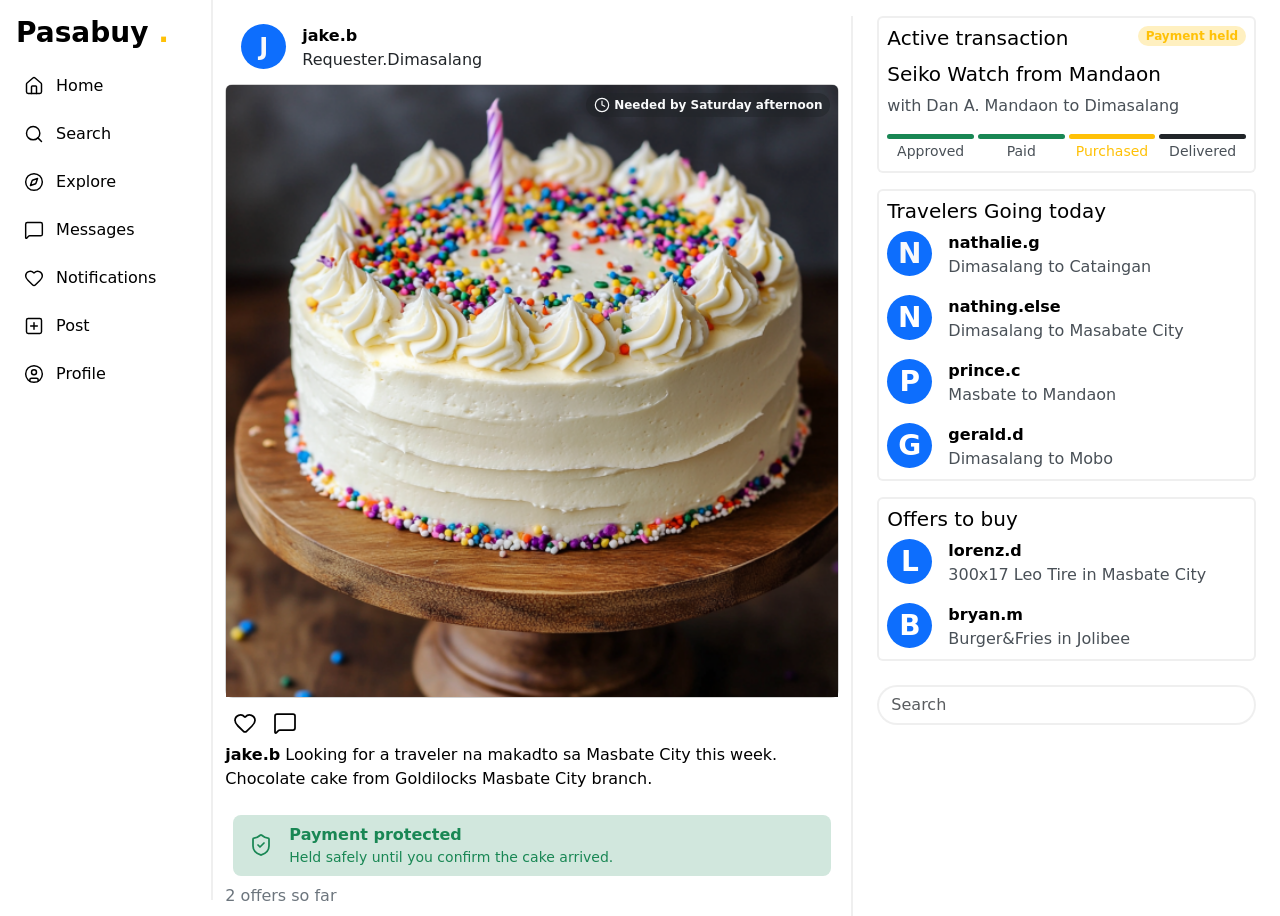
==== index.html @ dd70d983 "update" ====
<!DOCTYPE html>
<html lang="en">
<head>
    <meta charset="UTF-8">
    <meta name="viewport" content="width=device-width, initial-scale=1.0">
    <title>PMTR</title>

    <link rel="stylesheet" href="style.css">
    <link rel="stylesheet" href="bootstrap/css/bootstrap.min.css">
    <link rel="stylesheet" href="instagram-icons/icons.css">

    

</head>
<body>

  <nav class="navbar navbar-expand-lg bg-white text-black d-lg-none sticky-top" style="border-bottom: 2px solid rgba(128, 128, 128, 0.13);">
       <div class="container">
           <h3 class="fw-bold p-2 navbar-brand text-black">Pasabuy <span class="text-warning">.</span></h3>
          
        <ul class="navbar-nav">
          <div class="d-flex flex-row">
            <li class="nav-item px-2">
            <a href="notification.html" class="nav-link text-black ">
              <svg class="bi bi-md align-middle"><use href="instagram-icons/sprite.svg#bi-bell"/>
              </svg>
            </a>
          </li>
          <li class="nav-item px-2">
            <a href="message.html" class="nav-link text-black ">
              <svg class="bi bi-md align-middle"><use href="instagram-icons/sprite.svg#bi-chat"/>
              </svg>
            </a>
          </li>
          </div>
        </ul>
  
        </div>
  </nav>


<div class="container-fluid min-vh-100">
    <div class="row">
    <aside class="position-sticky top-0 vh-100 overflow-auto col-lg-2 list-group list-group-flush bg-white text-black p-2 d-none d-lg-block stic" id="sidebar">
      <h3 class="fw-bold p-2">Pasabuy <span class="text-warning">.</span></h3>
        <a href="#home" class="list-group-item list-group-item-action rounded-2 mb-2">
          <svg class="bi bi-md align-middle"><use href="instagram-icons/sprite.svg#bi-house-door"/>
          </svg>
        Home</a>
       <a href="#search" class="list-group-item list-group-item-action rounded-2 mb-2">
        <svg class="bi bi-md align-middle"><use href="instagram-icons/sprite.svg#bi-search"/>
          </svg>
        Search</a>
       <a href="#explore" class="list-group-item list-group-item-action rounded-2 mb-2">
         <svg class="bi bi-md align-middle"><use href="instagram-icons/sprite.svg#bi-compass"/>
          </svg>
        Explore</a>
       <a href="#messages" class="list-group-item list-group-item-action rounded-2 mb-2">
         <svg class="bi bi-md align-middle"><use href="instagram-icons/sprite.svg#bi-chat"/>
          </svg>
        Messages</a>
       <a href="#notification" class="list-group-item list-group-item-action rounded-2 mb-2">
          <svg class="bi bi-md align-middle"><use href="instagram-icons/sprite.svg#bi-heart"/>
          </svg>
        Notifications</a>
       <a href="#post" class="list-group-item list-group-item-action rounded-2 mb-2">
          <svg class="bi bi-sm align-middle"><use href="instagram-icons/sprite.svg#bi-plus-square"/>
          </svg>
        Post</a>
       <a href="#profile" class="list-group-item list-group-item-action rounded-2 mb-2" data-bs-toggle="modal" data-bs-target="#profile">
         <svg class="bi bi-sm align-middle"><use href="instagram-icons/sprite.svg#bi-person-circle"/>
          </svg>
        Profile</a>
    </aside>

  
  

    <main class="col-lg-6 p-0 position-sticky vh-100 overflow-auto  mt-3" id="home">
        <div class="container pb-3" style="border-bottom: 2px solid rgba(128, 128, 128, 0.13);" >
          <div class="card h-100 border-0" >
            
              <div class="card-header border-0 bg-white d-flex flex-row gap-3">
                  <button data-bs-toggle="modal" data-bs-target="#userIDjake" type="button" class="bg-primary border-0 fw-bold text-light fs-4 rounded-circle d-flex align-items-center justify-content-center"  style="width: 45px; height: 45px;">
                  <img src="" alt="">
                  J</button>
                <div class="name d-flex gap-0 flex-column">
                    <div class="text-black fw-bold">jake.b</div>
                    <div class="text-dark">Requester.Dimasalang</div>
                </div>
              </div>

              <div class=" card position-relative rounded-3 my-1 text-dark d-flex align-items-start justify-content-center flex-column" >
                <img src="bdaycake.png" alt="birthday cake" class="card-img-top" >
                <span class="badge rounded-pill bg-dark bg-opacity-50 text-light position-absolute top-0 end-0 m-2">
                 <svg class="bi bi-sm align-middle ">
                      <use href="instagram-icons/sprite.svg#bi-clock"/>
                    </svg>
                  Needed by Saturday afternoon</span>
              </div>

            <ul class="navbar-nav">
          <div class="d-flex flex-row">
            <li class="nav-item px-2">
            <a href="#notification" class="nav-link text-black ">
              <svg class="bi bi-md align-middle"><use href="instagram-icons/sprite.svg#bi-heart"/>
              </svg>
            </a>
          </li>
          <li class="nav-item px-2">
            <a href="" class="nav-link text-black " data-bs-toggle="offcanvas" data-bs-target="#comment">
              <svg class="bi bi-md align-middle"><use href="instagram-icons/sprite.svg#bi-chat"/>
              </svg>
            </a>
          </li>
          </div>
        </ul>
            <div class="d-flex text-black bg-white">
              <p><span class="fw-bold">jake.b</span> Looking for a traveler na makadto sa Masbate City
                this week. Chocolate cake from Goldilocks Masbate City branch.
              </p>
            </div>
           <div class="p-2">
               <div class=" rounded-3 px-3 py-2 d-flex bg-success-subtle align-items-center justify-content-start gap-3">
               <svg class="bi bi-md align-middle text-success">
                      <use href="instagram-icons/sprite.svg#bi-shield-check"/>
                    </svg>
                  <div class="d-flex flex-column">
                    <p class="text-success fw-bold m-0">Payment protected</p>
                    <small class="text-success m-0">Held safely until you confirm the cake arrived.</small>
                  </div>

            </div>
           </div>
            <div class="d-flex flex-column bg-white">
              <p class="text-secondary">2 offers so far</p>
              <button class="btn btn-warning fw-bold"><a href="message.html" class="nav-link">Offer to deliver</a></button>
            </div>
           
          </div>
        </div>

        <div class="container my-4 pb-3" style="border-bottom: 2px solid rgba(128, 128, 128, 0.13);" >
          <div class="card h-100 border-0">
            
              <div class="card-header border-0 bg-white d-flex flex-row gap-3" >
                  <button data-bs-toggle="modal" data-bs-target="#userIDjerume" type="button" class="bg-primary border-0 fw-bold text-light fs-4 rounded-circle d-flex align-items-center justify-content-center"  style="width: 45px; height: 45px;">
                  J
                  </button>
                <div class="name d-flex gap-0 flex-column">
                    <div class="text-black fw-bold">jerume.a</div>
                    <div class="text-dark">Traveler.Dimasalang</div>
                </div>
              </div>

            
              <div class="w-100 card p-2 rounded-3 py-3 my-1 text-dark d-flex align-items-start justify-content-center flex-column" style="max-height: 300px; ">
               <div class="card-header p-0 py-2 bg-white w-100">
               <h5 class="fw-bold"> Dimasalang <span class="text-secondary">⟼</span> Masbate City</h5>
                  <span class="badge rounded-pill bg-warning bg-opacity-25 text-warning">
                 <svg class="bi bi-sm align-middle">
                      <use href="instagram-icons/sprite.svg#bi-clock"/>
                    </svg>
                  Leaves Saturday,7:00 AM. Orders close Fri 6 PM</span>
              </div>
              <div class="d-flex w-100 justify-content-around">
                
                  <div class="d-flex flex-column">
                    <small class="text-muted fw-medium">Service fee</small>
                    <p class="fw-bold">from ₱80</p>
                  </div>
                  <div class="d-flex flex-column px-2" style="border-left: 1px solid rgba(128, 128, 128, 0.507);">
                    <small class="text-muted fw-medium">Space left</small>
                    <p class="fw-bold">3 to 5 items</p>
                  </div>
                  <div class="d-flex flex-column px-2"  style="border-left: 1px solid rgba(128, 128, 128, 0.507);">
                    <small class="text-muted fw-medium">Returns</small>
                    <p class="fw-bold">Sun, 4 PM</p>
                  </div>
                
              </div>
              
               
              </div>

            <ul class="navbar-nav">
          <div class="d-flex flex-row">
            <li class="nav-item px-2">
            <a href="#notification" class="nav-link text-black ">
              <svg class="bi bi-md align-middle"><use href="instagram-icons/sprite.svg#bi-heart"/>
              </svg>
            </a>
          </li>
          <li class="nav-item px-2">
            <a href="message.html" class="nav-link text-black ">
              <svg class="bi bi-md align-middle"><use href="instagram-icons/sprite.svg#bi-chat"/>
              </svg>
            </a>
          </li>
          </div>
        </ul>
            <div class="d-flex text-black bg-white">
              <p><span class="fw-bold">jerume.a</span> Going to the city this Saturday.
                Ma motor, basi my mapa Pasabuy dm lang.
              </p>
            </div>
            
            <div class="p-2">
               <div class=" rounded-3 px-3 py-2 d-flex bg-success-subtle align-items-center justify-content-start gap-3">
               <svg class="bi bi-md align-middle text-success">
                      <use href="instagram-icons/sprite.svg#bi-shield-check"/>
                    </svg>
                  <div class="d-flex flex-column">
                    <p class="text-success fw-bold m-0">ID Verified.12 trips completed</p>
                    <small class="text-success m-0">Member since Oct 2026.</small>
                  </div>

            </div>
           </div>
          

            <div class="d-flex flex-column bg-white mt-2">
              <button class="btn btn-primary fw-bold"><a href="message.html" class="nav-link">Send a message</a></button>
            </div>
           
            
          </div>
          
        </div>
    </main>

  <div class="col-lg-4 position-sticky vh-100 overflow-auto d-none d-lg-block" id="right-panel">
     <div class="container h-100">
       <div class="card bg-white p-2 mt-3" style="border: 2px solid rgba(128, 128, 128, 0.13);">
        <div class="d-flex justify-content-between rounded-3">
          <h5 class="text-black">Active transaction</h5>
          <p class="badge rounded-pill text-warning bg-warning bg-opacity-25 align-middle">Payment held</p>
        </div>
        <div class="d-flex flex-column">
          <h5 class="text-black">Seiko Watch from Mandaon</h5>         
          <p class="text-dark-emphasis">with Dan A. Mandaon to Dimasalang</p>
          <div class="row g-1 text-center">
            <div class="col-3 ">
              <div class="progress" style="height: 5px;">
                <div class="progress-bar bg-success" style="width: 100%;">
                </div>
              </div>
              <small class="text-dark-emphasis">Approved</small>
            </div>
            <div class="col-3 text-center">
              <div class="progress" style="height: 5px;">
                <div class="progress-bar bg-success" style="width: 100%;">
                </div>
              </div>
              <small class="text-dark-emphasis">Paid</small>
            </div>
            <div class="col-3 text-center">
              <div class="progress" style="height: 5px;">
                <div class="progress-bar bg-warning" style="width: 100%;">
                </div>
              </div>
              <small class="text-warning">Purchased</small>
            </div>
             <div class="col-3 text-center">
              <div class="progress" style="height: 5px;">
                <div class="progress-bar bg-dark" style="width: 100%;">
                </div>
              </div>
              <small class="text-dark-emphasis">Delivered</small>
            </div>
          </div>
        </div>
      </div>
    <div  class="card  bg-white p-2 mt-3" style="border: 2px solid rgba(128, 128, 128, 0.13);">
        <h5 class="text-black">Travelers Going today</h5>
        <div class="d-flex flex-column gap-3">
           <div class=" d-flex flex-row gap-3" >
                  <div class="bg-primary rounded-circle d-flex align-items-center justify-content-center"  style="width: 45px; height: 45px;">
                    <h3 class="text-light fw-bold m-0">N</h3>
                  </div>
                <div class="name d-flex gap-0 flex-column">
                    <div class="text-black fw-bold">nathalie.g</div>
                    <div class="text-dark-emphasis">Dimasalang to Cataingan</div>
                </div>
            </div>
            <div class=" d-flex flex-row gap-3" >
                  <div class="bg-primary rounded-circle d-flex align-items-center justify-content-center"  style="width: 45px; height: 45px;">
                    <h3 class="text-white fw-bold m-0">N</h3>
                  </div>
                <div class="name d-flex gap-0 flex-column">
                    <div class="text-black fw-bold">nathing.else</div>
                    <div class="text-dark-emphasis">Dimasalang to Masabate City</div>
                </div>
            </div>
            <div class=" d-flex flex-row gap-3" >
                  <div class="bg-primary rounded-circle d-flex align-items-center justify-content-center"  style="width: 45px; height: 45px;">
                    <h3 class="text-white fw-bold m-0">P</h3>
                  </div>
                <div class="name d-flex gap-0 flex-column">
                    <div class="text-black fw-bold">prince.c</div>
                    <div class="text-dark-emphasis">Masbate to Mandaon</div>
                </div>
            </div>
            
             <div class=" d-flex flex-row gap-3" >
                  <div class="bg-primary rounded-circle d-flex align-items-center justify-content-center"  style="width: 45px; height: 45px;">
                    <h3 class="text-white fw-bold m-0">G</h3>
                  </div>
                <div class="name d-flex gap-0 flex-column">
                    <div class="text-black fw-bold">gerald.d</div>
                    <div class="text-dark-emphasis">Dimasalang to Mobo</div>
                </div>
            </div>
        </div>
      </div>
      <div  class="card  bg-white p-2 mt-3" style="border: 2px solid rgba(128, 128, 128, 0.13);">
        <h5 class="text-black">Offers to buy</h5>
        <div class="d-flex flex-column gap-3">
            <div class=" d-flex flex-row gap-3" >
                  <div class="bg-primary rounded-circle d-flex align-items-center justify-content-center"  style="width: 45px; height: 45px;">
                    <h3 class="text-white fw-bold m-0">L</h3>
                  </div>
                <div class="name d-flex gap-0 flex-column">
                    <div class="text-black fw-bold">lorenz.d</div>
                    <div class="text-dark-emphasis">300x17 Leo Tire in Masbate City</div>
                </div>
            </div>
             <div class=" d-flex flex-row gap-3" >
                  <div class="bg-primary rounded-circle d-flex align-items-center justify-content-center"  style="width: 45px; height: 45px;">
                    <h3 class="text-white fw-bold m-0">B</h3>
                  </div>
                <div class="name d-flex gap-0 flex-column">
                    <div class="text-black fw-bold">bryan.m</div>
                    <div class="text-dark-emphasis">Burger&Fries in Jolibee</div>
                </div>
            </div>
        </div>
      </div>
      
      <input id="search" type="search" placeholder="Search" class="form-control rounded-5 my-4"  style="border: 2px solid rgba(128, 128, 128, 0.13);">
          
      </div>
     </div>
    </div>


   <div class="offcanvas offcanvas-bottom d-lg-none h-50 p-1 bg-white d-flex flex-column rounded-top-4" tabindex="-1" id="SearchCanvas" style="backdrop-filter: blur(3px);">
      
      <div class="offcanvas-header d-flex justify-content-between">
          <h1 class="fw-bold navbar-brand text-black">Search <span class="text-warning">.</span></h1>
         <button class="btn btn-close" type="button" data-bs-dismiss="offcanvas"></button>
       </div>
      <div class="offcanvas-body">
          <input id="search" type="search" placeholder="Search" class="form-control rounded-5 mb-3"  style="border: 2px solid rgba(128, 128, 128, 0.13);">
       
        <div class="d-flex justify-content-between mb-2 align-items-center">
          <h6>Recent searches</h6>
          <button class=" btn text-warning btn-sm rounded-4">Clear all</button>
        </div>
        <div class="row g-2 mb-3">
          <div class="col-12 d-flex justify-content-between">
            <div class="d-flex gap-2">
              <svg class="bi bi-md align-middle text-secondary">
                      <use href="instagram-icons/sprite.svg#bi-clock"/>
                    </svg>
              Goldilocks cake Masbate City

            </div>
            <button class="btn btn-close"></button>
          </div>
          <div class="col-12 d-flex justify-content-between">
            <div class="d-flex gap-2">
              <svg class="bi bi-md align-middle text-secondary">
                      <use href="instagram-icons/sprite.svg#bi-clock"/>
                    </svg>
                    Traveler to Cataingan

            </div>
            <button class="btn btn-close"></button>
          </div>
          <div class="col-12 d-flex justify-content-between">
            <div class="d-flex gap-2">
              <svg class="bi bi-md align-middle text-secondary">
                      <use href="instagram-icons/sprite.svg#bi-clock"/>
                    </svg>
              Pandesal Dimasalang

            </div>
            <button class="btn btn-close"></button>
          </div>
        </div>
        <h6>Popular destinatinons</h6>
        <div class="row g-1">
          <div class="col-auto">
            <a href="" class="btn btn-dark btn-sm rounded-5">
               <svg class="bi bi-md align-middle ">
                      <use href="instagram-icons/sprite.svg#bi-geo-alt"/>
                    </svg>
                    Masbate City
            </a>
          </div>
          <div class="col-auto">
            <a href="" class="btn btn-dark btn-sm rounded-5">
               <svg class="bi bi-md align-middle ">
                      <use href="instagram-icons/sprite.svg#bi-geo-alt"/>
                    </svg>
                    Dimasalang
            </a>
          </div>
          <div class="col-auto">
            <a href="" class="btn btn-dark btn-sm rounded-5">
               <svg class="bi bi-md align-middle ">
                      <use href="instagram-icons/sprite.svg#bi-geo-alt"/>
                    </svg>
                    Mandaon
            </a>
          </div>
          <div class="col-auto">
            <a href="" class="btn btn-dark btn-sm rounded-5">
               <svg class="bi bi-md align-middle ">
                      <use href="instagram-icons/sprite.svg#bi-geo-alt"/>
                    </svg>
                    Cataingan
            </a>
          </div>
          <div class="col-auto">
            <a href="" class="btn btn-dark btn-sm rounded-5">
               <svg class="bi bi-md align-middle ">
                      <use href="instagram-icons/sprite.svg#bi-geo-alt"/>
                    </svg>
                    Balud
            </a>
          </div>
        </div>
      </div>
    </div>



    <div class=" p-3 offcanvas offcanvas-bottom d-lg-none bg-white rounded-top-4"  id="CartCanvas" style="backdrop-filter: blur(6px);">
      <div class=" d-flex flex-column j">
        <div class="d-flex justify-content-between">
          <h5 class="text-black">Active transaction  <span class="badge rounded-pill text-warning bg-warning bg-opacity-25 align-middle">Payment held</span></h5>
           
           <button class="btn btn-close" type="button" data-bs-dismiss="offcanvas"></button>
        </div>
        <h5 class="text-black">Seiko Watch from Mandaon</h5>         
          <p class="text-dark-emphasis">with Dan A. Mandaon to Dimasalang</p>
         
      </div>
      <div class="offcanvas-body "  tabindex="-1" id="CartCanvas">
        <div class="row g-1 text-center">
            <div class="col-3">
              <div class="progress" style="height: 5px;">
                <div class="progress-bar bg-success" style="width: 100%;">
                </div>
              </div>
              <small class="text-dark-emphasis">Approved</small>
            </div>
            <div class="col-3 text-center">
              <div class="progress" style="height: 5px;">
                <div class="progress-bar bg-success" style="width: 100%;">
                </div>
              </div>
              <small class="text-dark-emphasis">Paid</small>
            </div>
            <div class="col-3 text-center">
              <div class="progress" style="height: 5px;">
                <div class="progress-bar bg-warning" style="width: 100%;">
                </div>
              </div>
              <small class="text-warning">Purchased</small>
            </div>
             <div class="col-3 text-center">
              <div class="progress" style="height: 5px;">
                <div class="progress-bar bg-dark" style="width: 100%;">
                </div>
              </div>
              <small class="text-dark-emphasis">Delivered</small>
            </div>
          </div>
      </div>
    </div>
    </div>

  </div>


  <div class="modal fade" id="userIDjake" tabindex="-1">
        <div class="modal-dialog modal-dialog-centered">
            <div class="modal-content bg-white " style="backdrop-filter: blur(6px); border: 2px solid rgba(128, 128, 128, 0.13); ">
                <div class="modal-header border-0 py-0 pt-3 mb-0">
                      <div class=" d-flex flex-column gap-3">
                          <div class="d-flex flex-row gap-3">
                            <div class="bg-primary rounded-circle d-flex flex-shrink-0 align-items-center justify-content-center"  style="width: 50px; height: 50px; object-fit: cover;">
                                <h3 class="text-light m-0">J</h3>
                            </div>
                            <div class="name d-flex gap-0 flex-column">
                                <div class="text-black fw-bold">jake.b <span class="badge rounded-pill bg-success text-success bg-opacity-25">Verified</span></div>
                                <div class="text-dark-emphasis">Dimasalang. Member since Sept 2026</div>
                            </div>
                          </div>
                        </div>
                       
                        <button class="btn btn-close" type="button" data-bs-dismiss="modal"></button>
                </div>
                <div class="modal-body py-0 pb-3">
                                  <div class="text-dark-emphasis my-2"><p class="text-black">esi kausap</p></div>
                                  <button class="btn btn-primary w-100 text-light mb-3" ><a href="message.html" class="nav-link">Send a message</a></button>
                                
                                  <div class="card bg-white bg-opacity-25 p-2 rounded-4 my-2"  style="border: 2px solid rgba(128, 128, 128, 0.13);">
                          <div class="row">
                                <div class="col-4">
                                <div class="d-flex flex-column align-items-center justify-content-center">
                                    <p class="m-0 fw-bold text-warning">4.8</p>
                                <p class="m-0 text-black">Ratings</p>
                                </div>
                            </div>
                            <div class="col-4">
                                <div class="d-flex flex-column align-items-center justify-content-center">
                                    <p class="m-0 fw-bold text-warning">12</p>
                                <p class="m-0 text-black">Deliveries</p>
                                </div>
                            </div>
                            <div class="col-4">
                                <div class="d-flex flex-column align-items-center justify-content-center">
                                    <p class="m-0 fw-bold text-warning">10</p>
                                <p class="m-0 text-black">Requests</p>
                                </div>
                            </div>
                          </div>
                        </div>

                        

       <div class="col-12 d-flex justify-content-center align-items-center">
        <ul class="nav nav-tabs w-100" 
        style=
        "--bs-nav-tabs-link-active-bg:none;
        --bs-nav-tabs-link-active-color: orange;
        --bs-nav-tabs-link-color:black;"
        >
            <div class="d-flex justify-content-around align-items-center w-100">
        <li class="nav-item fw-bold">
            <button class="nav-link active" type="button" data-bs-toggle="tab" data-bs-target="#requests">
                Requests
            </button>
        </li>
        <li class="nav-item fw-bold">
            <button class="nav-link" type="button" data-bs-toggle="tab" data-bs-target="#trips">
                Trips
            </button>
        </li>
        <li class="nav-item fw-bold">
            <button class="nav-link"type="button" data-bs-toggle="tab" data-bs-target="#reviews">
                Reviews
            </button>
        </li>
            </div>
      </ul>
      </div>

      <div class="tab-content">
        <div class="tab-pane show fade active card  bg-white bg-opacity-25 p-3 m-3 rounded-4 " id="requests" style="border: 2px solid rgba(128, 128, 128, 0.13);">
            <div class="d-flex justify-content-between align-items-center">
                <h5 class="fw-bold text-black">Birthday cake,8-inch </h5>
                <span class="badge rounded-pill bg-success bg-opacity-25 text-success">Open</span>
            </div>
            <div class="text-dark-emphasis ">Masbate City to Dimasalang. Budget ₱900</div>
            <div class="text-dark-emphasis ">2 offers so far</div>
        </div>
         <div class="tab-pane card fade bg-white bg-opacity-25 p-3 m-3 rounded-4 " id="trips" style="border: 2px solid rgba(128, 128, 128, 0.13);">
            <div class="d-flex justify-content-between align-items-center">
                <h5 class="fw-bold text-black">Dimasalang to Mandaon</h5>
                <span class="badge rounded-pill bg-success bg-opacity-25 text-success">Open</span>
            </div>
            <div class="text-dark-emphasis ">Monday, Oct 19.Motorcycle</div>
            <div class="text-dark-emphasis ">8AM-10AM</div>
        </div>
         <div class="tab-pane card fade  bg-white bg-opacity-25 p-3 m-3 rounded-4 " id="reviews" style="border: 2px solid rgba(128, 128, 128, 0.13);">
            <div class=" d-flex flex-column gap-3">
                 <div class="d-flex flex-row gap-3">
                     <div class="bg-primary rounded-circle d-flex flex-shrink-0 align-items-center justify-content-center"  style="width: 45px; height: 45px; object-fit: cover;">
                    <h3 class="text-light m-0">P</h3>
                  </div>
               <div class="name d-flex gap-0 flex-column">
                    <div class="text-black fw-bold">pochulo.m   <div class="badge rounded-pill bg-warning bg-opacity-25 text-warning"> 5.0 Ratings</div></div>
                    <div class="text-dark-emphasis">Palanas. Member since Oct 2026</div>
                </div>
                 </div>
            </div>

            <div class="text-black mt-2 "><span class="text-success">Feedback:</span> Madali ka istoryahan.</div>
          
        </div>
      </div>
                </div>
                
            </div>

        </div>
    </div>


     <div class="modal fade" id="userIDjerume" tabindex="-1">
        <div class="modal-dialog modal-dialog-centered">
            <div class="modal-content bg-white " style="backdrop-filter: blur(6px); border: 2px solid rgba(128, 128, 128, 0.13); ">
                <div class="modal-header border-0 py-0 pt-3 mb-0">
                      <div class=" d-flex flex-column gap-3">
                          <div class="d-flex flex-row gap-3">
                            <div class="bg-primary rounded-circle d-flex flex-shrink-0 align-items-center justify-content-center"  style="width: 50px; height: 50px; object-fit: cover;">
                                <h3 class="text-light m-0">J</h3>
                            </div>
                            <div class="name d-flex gap-0 flex-column">
                                <div class="text-black fw-bold">jerume.b <span class="badge rounded-pill bg-success text-success bg-opacity-25">Verified</span></div>
                                <div class="text-dark-emphasis">Cadulan. Member since Jan 2026</div>
                            </div>
                          </div>
                        </div>
                       
                        <button class="btn btn-close" type="button" data-bs-dismiss="modal"></button>
                </div>
                <div class="modal-body py-0 pb-3">
                                  <div class="text-dark-emphasis my-2"><p class="text-black">esi kausap</p></div>
                                  <button class="btn btn-primary w-100 text-light mb-3" ><a href="message.html" class="nav-link">Send a message</a></button>
                                
                                  <div class="card bg-white bg-opacity-25 p-2 rounded-4 my-2"  style="border: 2px solid rgba(128, 128, 128, 0.13);">
                          <div class="row">
                                <div class="col-4">
                                <div class="d-flex flex-column align-items-center justify-content-center">
                                    <p class="m-0 fw-bold text-warning">4.8</p>
                                <p class="m-0 text-black">Ratings</p>
                                </div>
                            </div>
                            <div class="col-4">
                                <div class="d-flex flex-column align-items-center justify-content-center">
                                    <p class="m-0 fw-bold text-warning">12</p>
                                <p class="m-0 text-black">Deliveries</p>
                                </div>
                            </div>
                            <div class="col-4">
                                <div class="d-flex flex-column align-items-center justify-content-center">
                                    <p class="m-0 fw-bold text-warning">10</p>
                                <p class="m-0 text-black">Requests</p>
                                </div>
                            </div>
                          </div>
                        </div>

                        

       <div class="col-12 d-flex justify-content-center align-items-center">
        <ul class="nav nav-tabs w-100" 
        style=
        "--bs-nav-tabs-link-active-bg:none;
        --bs-nav-tabs-link-active-color: orange;
        --bs-nav-tabs-link-color:black;"
        >
        <div class="d-flex justify-content-around align-items-center w-100">
        <li class="nav-item fw-bold">
            <button class="nav-link active" type="button" data-bs-toggle="tab" data-bs-target="#requests1">
                Requests
            </button>
        </li>
        <li class="nav-item fw-bold">
            <button class="nav-link" type="button" data-bs-toggle="tab" data-bs-target="#trips1">
                Trips
            </button>
        </li>
        <li class="nav-item fw-bold">
            <button class="nav-link"type="button" data-bs-toggle="tab" data-bs-target="#reviews1">
                Reviews
            </button>
        </li>
        </div>
      </ul>
      </div>

      <div class="tab-content">
        <div class="tab-pane show fade active card  bg-white bg-opacity-25 p-3 m-3 rounded-4 " id="requests1" style="border: 2px solid rgba(128, 128, 128, 0.13);">
            <div class="d-flex justify-content-between align-items-center">
                <h5 class="fw-bold text-black">Birthday cake,8-inch </h5>
                <span class="badge rounded-pill bg-success bg-opacity-25 text-success">Open</span>
            </div>
            <div class="text-dark-emphasis ">Masbate City to Dimasalang. Budget ₱900</div>
            <div class="text-dark-emphasis ">2 offers so far</div>
        </div>
         <div class="tab-pane card fade bg-white bg-opacity-25 p-3 m-3 rounded-4 " id="trips1" style="border: 2px solid rgba(128, 128, 128, 0.13);">
            <div class="d-flex justify-content-between align-items-center">
                <h5 class="fw-bold text-black">Dimasalang to Mandaon</h5>
                <span class="badge rounded-pill bg-success bg-opacity-25 text-success">Open</span>
            </div>
            <div class="text-dark-emphasis ">Monday, Oct 19.Motorcycle</div>
            <div class="text-dark-emphasis ">8AM-10AM</div>
        </div>
         <div class="tab-pane card fade  bg-white bg-opacity-25 p-3 m-3 rounded-4 " id="reviews1" style="border: 2px solid rgba(128, 128, 128, 0.13);">
            <div class=" d-flex flex-column gap-3">
                 <div class="d-flex flex-row gap-3">
                     <div class="bg-primary rounded-circle d-flex flex-shrink-0 align-items-center justify-content-center"  style="width: 45px; height: 45px; object-fit: cover;">
                    <h3 class="text-light m-0">G</h3>
                  </div>
                <div class="name d-flex gap-0 flex-column">
                    <div class="text-black fw-bold">garry.v   <div class="badge rounded-pill bg-warning bg-opacity-25 text-warning"> 5.0 Ratings</div></div>
                    <div class="text-dark-emphasis">Palanas. Member since Oct 2026</div>
                </div>
                 </div>
            </div>

            <div class="text-black mt-2 "><span class="text-success">Feedback:</span> Matulin ka transaction.</div>
          
        </div>
      </div>
                </div>
                
            </div>

        </div>
    </div>

   <div class="modal fade" id="profile" tabindex="-1">
        <div class="modal-dialog">
            <div class="modal-content bg-white " style="backdrop-filter: blur(6px); border: 2px solid rgba(128, 128, 128, 0.13); ">
                <div class="modal-header border-0 py-0 pt-3 mb-0">
                      <div class=" d-flex flex-column gap-3">
                          <div class="d-flex flex-row gap-3">
                            <div class="bg-primary rounded-circle d-flex flex-shrink-0 align-items-center justify-content-center"  style="width: 50px; height: 50px; object-fit: cover;">
                                <h3 class="text-light m-0">B</h3>
                            </div>
                            <div class="name d-flex gap-0 flex-column">
                                <div class="text-black fw-bold">bugoyna.jccoy <span class="badge rounded-pill bg-success text-success bg-opacity-25">Verified</span></div>
                                <div class="text-dark-emphasis">Dimasalang. Member since Oct 2026</div>
                            </div>
                          </div>
                        </div>
                       
                        <button class="btn btn-close" type="button" data-bs-dismiss="modal"></button>
                </div>
                <div class="modal-body py-0 pb-3">
                                  <div class="text-dark-emphasis my-2"><p class="text-black">Weeky sa city every Saturday. Gcash or Cash</p></div>
                                  <button class="btn btn-primary w-100  mb-3" >Edit profile</button>
                                
                                  <div class="card bg-white p-2 rounded-4 my-2"  style="border: 2px solid rgba(128, 128, 128, 0.13);">
                          <div class="row">
                                <div class="col-4">
                                <div class="d-flex flex-column align-items-center justify-content-center">
                                    <p class="m-0 fw-bold text-warning">4.8</p>
                                <p class="m-0 text-black">Ratings</p>
                                </div>
                            </div>
                            <div class="col-4">
                                <div class="d-flex flex-column align-items-center justify-content-center">
                                    <p class="m-0 fw-bold text-warning">12</p>
                                <p class="m-0 text-black">Deliveries</p>
                                </div>
                            </div>
                            <div class="col-4">
                                <div class="d-flex flex-column align-items-center justify-content-center">
                                    <p class="m-0 fw-bold text-warning">10</p>
                                <p class="m-0 text-black">Requests</p>
                                </div>
                            </div>
                          </div>
                        </div>

                        <div class="card bg-white p-2 mb-2 rounded-4" style="border: 2px solid rgba(128, 128, 128, 0.13);">
        <div class="d-flex justify-content-between rounded-3">
          <h5 class="text-black">Active transaction</h5>
          <p class="badge rounded-pill text-warning bg-warning bg-opacity-25 align-middle">Payment held</p>
        </div>
        <div class="d-flex flex-column">
          <h5 class="text-black">Seiko Watch from Mandaon</h5>         
          <p class="text-dark-emphasis">with Dan A. Mandaon to Dimasalang</p>
          <div class="row g-1 text-center">
            <div class="col-3 ">
              <div class="progress" style="height: 5px;">
                <div class="progress-bar bg-success" style="width: 100%;">
                </div>
              </div>
              <small class="text-dark-emphasis">Approved</small>
            </div>
            <div class="col-3 text-center">
              <div class="progress" style="height: 5px;">
                <div class="progress-bar bg-success" style="width: 100%;">
                </div>
              </div>
              <small class="text-dark-emphasis">Paid</small>
            </div>
            <div class="col-3 text-center">
              <div class="progress" style="height: 5px;">
                <div class="progress-bar bg-warning" style="width: 100%;">
                </div>
              </div>
              <small class="text-warning">Purchased</small>
            </div>
             <div class="col-3 text-center">
              <div class="progress" style="height: 5px;">
                <div class="progress-bar bg-dark" style="width: 100%;">
                </div>
              </div>
              <small class="text-dark-emphasis">Delivered</small>
            </div>
          </div>
        </div>
      </div>

       <div class="col-12 d-flex justify-content-center align-items-center">
        <ul class="nav nav-tabs w-100 px-5" 
        style=
        "--bs-nav-tabs-link-active-bg:none;
        --bs-nav-tabs-link-active-color: orange;
        --bs-nav-tabs-link-color:white;"
        >
            <div class="d-flex justify-content-between w-100">
        <li class="nav-item fw-bold">
            <button class="nav-link active" type="button" data-bs-toggle="tab" data-bs-target="#requests2">
                Requests
            </button>
        </li>
        <li class="nav-item fw-bold">
            <button class="nav-link" type="button" data-bs-toggle="tab" data-bs-target="#trips2">
                Trips
            </button>
        </li>
        <li class="nav-item fw-bold">
            <button class="nav-link"type="button" data-bs-toggle="tab" data-bs-target="#reviews2">
                Reviews
            </button>
        </li>
            </div>
      </ul>
      </div>

      <div class="tab-content">
        <div class="tab-pane show fade active card  bg-white bg-opacity-25 p-3 m-3 rounded-4 " id="requests2" style="border: 2px solid rgba(128, 128, 128, 0.13);">
            <div class="d-flex justify-content-between align-items-center">
                <h5 class="fw-bold text-black">Birthday cake,8-inch </h5>
                <span class="badge rounded-pill bg-success bg-opacity-25 text-success">Open</span>
            </div>
            <div class="text-dark-emphasis ">Masbate City to Dimasalang. Budget ₱900</div>
            <div class="text-dark-emphasis ">2 offers so far</div>
        </div>
         <div class="tab-pane card fade bg-white bg-opacity-25 p-3 m-3 rounded-4 " id="trips2" style="border: 2px solid rgba(128, 128, 128, 0.13);">
            <div class="d-flex justify-content-between align-items-center">
                <h5 class="fw-bold text-black">Dimasalang to Mandaon</h5>
                <span class="badge rounded-pill bg-success bg-opacity-25 text-success">Open</span>
            </div>
            <div class="text-dark-emphasis ">Monday, Oct 19.Motorcycle</div>
            <div class="text-dark-emphasis ">8AM-10AM</div>
        </div>
         <div class="tab-pane card fade  bg-white bg-opacity-25 p-3 m-3 rounded-4 " id="reviews2" style="border: 2px solid rgba(128, 128, 128, 0.13);">
            <div class=" d-flex flex-column gap-3">
                 <div class="d-flex flex-row gap-3">
                     <div class="bg-primary rounded-circle d-flex flex-shrink-0 align-items-center justify-content-center"  style="width: 45px; height: 45px; object-fit: cover;">
                    <h3 class="text-light m-0">J</h3>
                  </div>
                <div class="name d-flex gap-0 flex-column">
                    <div class="text-black fw-bold">jake.b   <div class="badge rounded-pill bg-warning bg-opacity-25 text-warning"> 5.0 Ratings</div></div>
                    <div class="text-dark-emphasis">Dimasalang. Member since Oct 2026</div>
                </div>
                 </div>
            </div>

            <div class="text-black mt-2 "><span class="text-success">Feedback:</span> Madali ka transaction tapos dle barat.</div>
          
        </div>
      </div>
                </div>
                
            </div>

        </div>
    </div>

    <div class="offcanvas offcanvas-bottom h-75 rounded-top-4" id="comment" tabindex="-1">
      <div class="offcanvas-header d-flex align-items-center justify-content-center">
        <h5 class="text-center">Comments</h5>
      <button class="btn btn-close" data-bs-dismiss="offcanvas"></button>
      </div>
<div class="offcanvas-body">
        <div class=" d-flex flex-column gap-3 p-2 w-100"  style="border-bottom: 1px solid rgba(128, 128, 128, 0.13);">
        <div class="d-flex flex-row gap-2">
           <div class="bg-primary rounded-circle d-flex align-items-center justify-content-center flex-shrink-0"  style="width: 45px; height: 45px; object-fit: cover;">
                    <h3 class="text-light fw-bold m-0">J</h3>
                  </div>
                 
            <div class="d-flex justify-content-between align-items-center w-100 position-relative">
                 <div class="d-flex flex-column">
                    <p class="text-black fw-bold m-0">jake.b <span class="rounded-pill badge bg-primary bg-opacity-25 text-primary">Verified</span></p> 
                    <p class="m-0 text-secondary">"Madali ka transaction. Thank you!"</p>
                    <p class="text-secondary fw-bold">Reply</p>
                    <p class="text-secondary fw-bold mx-5">View more 4 replies</p>
                    
                   
                    
                </div> 
                 <div>
                  <small class="text-secondary position-absolute top-50 end-0">
                    <svg class="bi bi-md align-middle"
                                ><use href="instagram-icons/sprite.svg#bi-heart"/>
                                </svg>
                  </small>
                
                 </div>
            </div>
        </div>
    <div>

    </div>

</div>

<div class=" d-flex flex-column gap-3 p-2 w-100"  style="border-bottom: 1px solid rgba(128, 128, 128, 0.13);">
        <div class="d-flex flex-row gap-2">
           <div class="bg-primary rounded-circle d-flex align-items-center justify-content-center flex-shrink-0"  style="width: 45px; height: 45px; object-fit: cover;">
                    <h3 class="text-light fw-bold m-0">D</h3>
                  </div>
                 
            <div class="d-flex justify-content-between align-items-center w-100 position-relative">
                 <div class="d-flex flex-column">
                    <p class="text-black fw-bold m-0">dan.a <span class="rounded-pill badge bg-primary bg-opacity-25 text-primary">Verified</span></p> 
                    <p class="m-0 text-secondary">"Kabaho likod. Thank you!"</p>
                    <p class="text-secondary fw-bold">Reply</p>
                    <p class="text-secondary fw-bold mx-5">View more 10 replies</p>
                    
                   
                    
                </div> 
                 <div>
                  <small class="text-secondary position-absolute top-50 end-0">
                    <svg class="bi bi-md align-middle"
                                ><use href="instagram-icons/sprite.svg#bi-heart"/>
                                </svg>
                  </small>
                
                 </div>
            </div>
        </div>
    <div>

    </div>

</div>
      </div>

      <nav class="navbar navbar-expand-lg bg-white sticky-bottom d-lg-none py-2" style="border-top: 2px solid rgba(128, 128, 128, 0.13);">
        <div class="container ">
            <ul class="navbar-nav w-100 ">  
                <div class="d-flex justify-content-around align-items-center">
                  
                     <li class="nav-item bg-warning bg-opacity-25 rounded-circle" style="width: 40px; height: 40px;">
                            <a href="index.html" class="nav-link text-warning d-flex flex-column justify-content-center align-items-center" data-bs-toggle="offcanvas" data-bs-target="#TransactionForm">
                                <svg class="bi bi-md align-middle"
                                ><use href="instagram-icons/sprite.svg#bi-emoji-smile"/>
                                </svg>
                                
                             </a>
                    </li>
                   
                    
                        <input type="text" placeholder="What do you think of this?" class="form-control rounded-5 w-75">
                   
                  
                        
                    
                       
                    
                        <li class="nav-item bg-warning rounded-circle" style="width: 40px; height: 40px;">
                            <a href="profile.html" class="nav-link text-black d-flex flex-column justify-content-center align-items-center" type="button">
                                <svg class="bi bi-md align-middle"><use href="instagram-icons/sprite.svg#bi-send"/>
                            </svg>
                               
                            </a>
                    </li>
                   
                </div>
            </ul>
        </div>
    </nav>
  
    </div>

     

 <nav class="navbar navbar-expand-lg bg-white sticky-bottom d-lg-none py-0" style="border-top: 2px solid rgba(128, 128, 128, 0.13);">
        <div class="container ">
            <ul class="navbar-nav w-100 ">  
                <div class="d-flex justify-content-around align-items-center">
                  
                     <li class="nav-item" >
                            <a href="index.html" class="nav-link text-secondary d-flex flex-column justify-content-center align-items-center">
                                <svg class="bi bi-md align-middle"
                                ><use href="instagram-icons/sprite.svg#bi-house-door"/>
                                </svg>
                                <span ><small>Home</small></span>
                             </a>
                    </li>
                   
                    
                        <li class="nav-item">
                            <a href="#search" class="nav-link text-secondary d-flex flex-column justify-content-center align-items-center" data-bs-target="#SearchCanvas" data-bs-toggle="offcanvas">
                                <svg class="bi bi-md align-middle"
                                ><use href="instagram-icons/sprite.svg#bi-search"/>
                            </svg>
                             <span ><small>Search</small></span>
                            </a>
                    </li>
                   
                  
                        <li class="nav-item d-flex align-items-center justify-content-center bg-warning-subtle  rounded-4" style="width: 50px; height: 50px;"  >
                            <a href="#post" class="nav-link  text-warning d-flex flex-column justify-content-center align-items-center">
                                <svg class="bi bi-lg align-middle"
                                ><use href="instagram-icons/sprite.svg#bi-plus-square"/>
                            </svg>
                            
                            </a>
                    </li>
                    
                        <li class="nav-item"  >
                            <a href="#cart" class="nav-link text-secondary d-flex flex-column justify-content-center align-items-center" type="button" data-bs-toggle="offcanvas" data-bs-target="#CartCanvas">
                                <svg class="bi bi-md align-middle"
                               ><use href="instagram-icons/sprite.svg#bi-bag"/>
                            </svg>
                            <span ><small>Activity</small></span>
                            </a>
                    </li>
                    
                        <li class="nav-item " >
                            <a href="profile.html" class="nav-link text-secondary d-flex flex-column justify-content-center align-items-center" type="button">
                                <svg class="bi bi-md align-middle"><use href="instagram-icons/sprite.svg#bi-person-circle"/>
                            </svg>
                               <span ><small>Profile</small></span>
                            </a>
                    </li>
                   
                </div>
            </ul>
        </div>
    </nav>
  
    
</body>

<script src="bootstrap/js/bootstrap.bundle.min.js">

</script>
</html>
---- style.css ----
#sidebar a{
    background-color:transparent;
    border-bottom: none;
    color:black;
}

#sidebar{
    
    border-right: 2px solid rgba(128, 128, 128, 0.13);
   
}

.form-control:focus{
    border-color: red;
}

#home{ 
    
    border-right: 2px solid rgba(128, 128, 128, 0.13);
}

#sidebar a:hover{
    background-color: rgba(53, 52, 52, 0.267);
}

#sidebar a svg{
    width: 20px;
    height: 20px;
    margin-right: 7px;
}

#post-button a{
    background-color:transparent;
    border: none;
    color:black;
    
   
}

svg{
    overflow: visible;
}

#post-button a:hover{ 
    color:orange;
}

#post-button a small:hover{ 
    color:orange;
}

#top-button{
    background-color:transparent;
    border: none;
    color:white;
    width: 40px;
}

.navbar-nav a:hover{ 
    color:orange !important;
}

.nav-item:hover{ 
    color:orange !important;
}




#bottom-nav.active svg{
    color: white;
}

#bottom-nav svg{
    color: rgba(255, 255, 255, 0.24);
}

.stories{
    overflow-x: auto;
    overflow-y: hidden;
    -webkit-overflow-scrolling: touch;
    scrollbar-width: none;
}

#home::-webkit-scrollbar{
    display: none;
}

#right-panel::-webkit-scrollbar{
    display: none;
}

#CartCanvas::-webkit-scrollbar{
    display: none;
}

.nav-tabs .nav-link.active{
    border:none;

}

.nav-tabs .nav-link {
    border: none !important;
    color: black ;
}

.nav-tabs .nav-link:hover{
    color: orange !important;
}
---- instagram-icons/icons.css ----
/* Line-icon style: 24px grid, thin rounded strokes (Lucide). 
   Usage: <svg class="bi bi-md"><use href="sprite.svg#bi-heart"/></svg> */
:root{--ic-stroke:1.75;--ic-yellow:#ffc107}
.bi{width:1em;height:1em;fill:none;stroke:currentColor;stroke-width:var(--ic-stroke);
    stroke-linecap:round;stroke-linejoin:round;vertical-align:-.125em;display:inline-block;flex-shrink:0}
.bi-sm{width:16px;height:16px}.bi-md{width:24px;height:24px}
.bi-lg{width:32px;height:32px}.bi-xl{width:48px;height:48px}
.bi-bold{--ic-stroke:2.25}.bi-thin{--ic-stroke:1.25}
.bi-fill{fill:currentColor}          /* solid / active state on any icon */
.bi-like{color:#ff3040}
/* yellow "create" button like the tab bar in the design */
.create-btn{display:inline-flex;align-items:center;justify-content:center;width:50px;height:38px;
    background:var(--ic-yellow);color:#111;border:0;border-radius:10px}
.create-btn .bi{width:22px;height:22px}
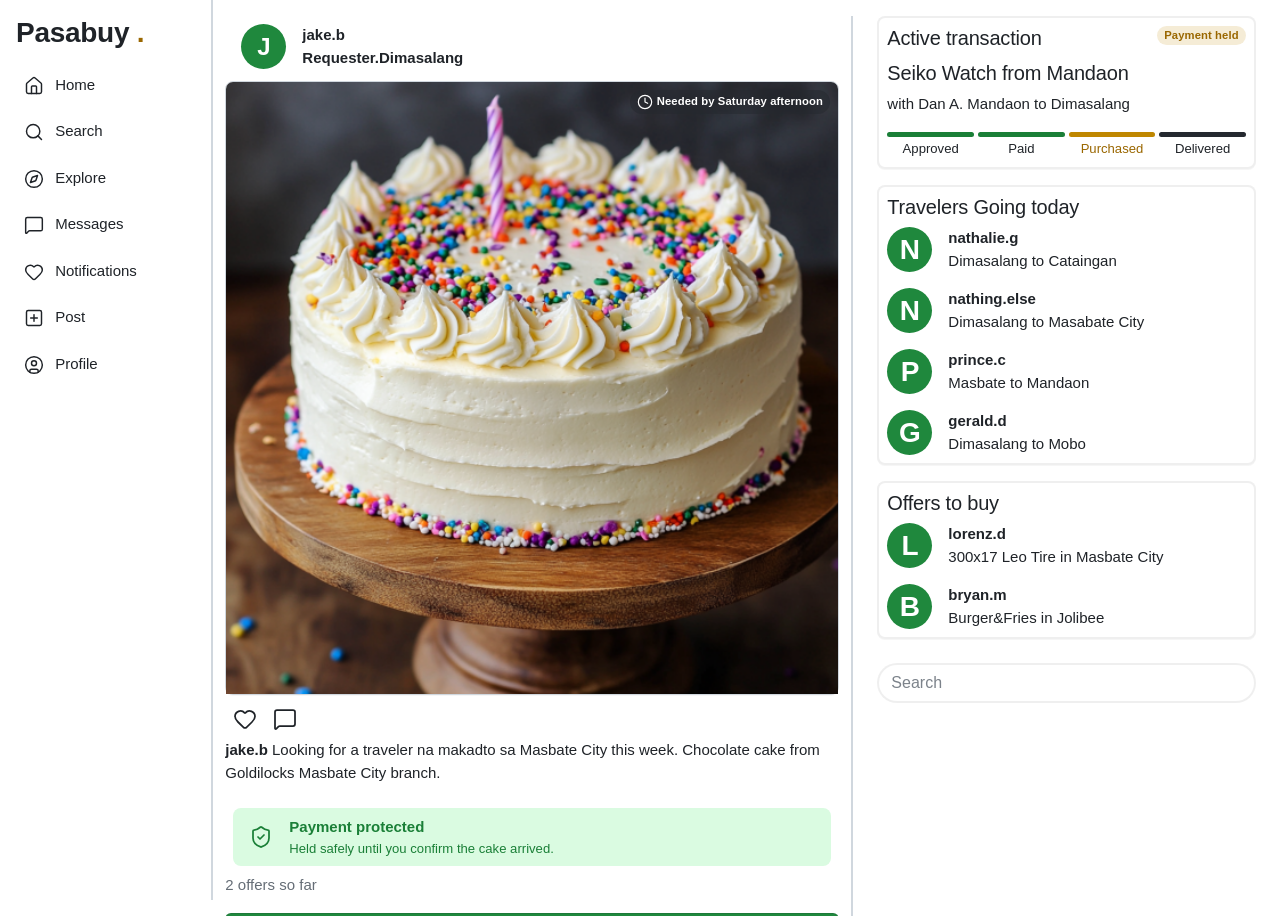
==== commit b5a67577: "update" ====
--- a/index.html
+++ b/index.html
@@ -1,801 +1,659 @@
-<!DOCTYPE html>
+<!doctype html>
 <html lang="en">
-<head>
-    <meta charset="UTF-8">
-    <meta name="viewport" content="width=device-width, initial-scale=1.0">
+  <head>
+    <meta charset="UTF-8" />
+    <meta name="viewport" content="width=device-width, initial-scale=1.0" />
     <title>PMTR</title>
 
-    <link rel="stylesheet" href="style.css">
-    <link rel="stylesheet" href="bootstrap/css/bootstrap.min.css">
-    <link rel="stylesheet" href="instagram-icons/icons.css">
-
-    
-
-</head>
-<body>
-
-  <nav class="navbar navbar-expand-lg bg-white text-black d-lg-none sticky-top" style="border-bottom: 2px solid rgba(128, 128, 128, 0.13);">
-       <div class="container">
-           <h3 class="fw-bold p-2 navbar-brand text-black">Pasabuy <span class="text-warning">.</span></h3>
-          
+    <link rel="stylesheet" href="style.css" />
+    <link rel="stylesheet" href="bootstrap/css/bootstrap.min.css" />
+    <link rel="stylesheet" href="instagram-icons/icons.css" />
+    <link rel="stylesheet" href="bootstrap/css/github-theme.css" />
+  </head>
+  <body>
+    <nav
+      class="navbar navbar-expand-lg bg-white text-black d-lg-none sticky-top"
+      style="border-bottom: 2px solid rgba(128, 128, 128, 0.13)"
+    >
+      <div class="container">
+        <h3 class="fw-bold p-2 navbar-brand text-black">
+          Pasabuy <span class="text-warning">.</span>
+        </h3>
+
         <ul class="navbar-nav">
           <div class="d-flex flex-row">
             <li class="nav-item px-2">
-            <a href="notification.html" class="nav-link text-black ">
-              <svg class="bi bi-md align-middle"><use href="instagram-icons/sprite.svg#bi-bell"/>
-              </svg>
-            </a>
-          </li>
-          <li class="nav-item px-2">
-            <a href="message.html" class="nav-link text-black ">
-              <svg class="bi bi-md align-middle"><use href="instagram-icons/sprite.svg#bi-chat"/>
-              </svg>
-            </a>
-          </li>
+              <a href="notification.html" class="nav-link text-black">
+                <svg class="bi bi-md align-middle">
+                  <use href="instagram-icons/sprite.svg#bi-bell" />
+                </svg>
+              </a>
+            </li>
+            <li class="nav-item px-2">
+              <a href="message.html" class="nav-link text-black">
+                <svg class="bi bi-md align-middle">
+                  <use href="instagram-icons/sprite.svg#bi-chat" />
+                </svg>
+              </a>
+            </li>
           </div>
         </ul>
-  
-        </div>
-  </nav>
-
-
-<div class="container-fluid min-vh-100">
-    <div class="row">
-    <aside class="position-sticky top-0 vh-100 overflow-auto col-lg-2 list-group list-group-flush bg-white text-black p-2 d-none d-lg-block stic" id="sidebar">
-      <h3 class="fw-bold p-2">Pasabuy <span class="text-warning">.</span></h3>
-        <a href="#home" class="list-group-item list-group-item-action rounded-2 mb-2">
-          <svg class="bi bi-md align-middle"><use href="instagram-icons/sprite.svg#bi-house-door"/>
-          </svg>
-        Home</a>
-       <a href="#search" class="list-group-item list-group-item-action rounded-2 mb-2">
-        <svg class="bi bi-md align-middle"><use href="instagram-icons/sprite.svg#bi-search"/>
-          </svg>
-        Search</a>
-       <a href="#explore" class="list-group-item list-group-item-action rounded-2 mb-2">
-         <svg class="bi bi-md align-middle"><use href="instagram-icons/sprite.svg#bi-compass"/>
-          </svg>
-        Explore</a>
-       <a href="#messages" class="list-group-item list-group-item-action rounded-2 mb-2">
-         <svg class="bi bi-md align-middle"><use href="instagram-icons/sprite.svg#bi-chat"/>
-          </svg>
-        Messages</a>
-       <a href="#notification" class="list-group-item list-group-item-action rounded-2 mb-2">
-          <svg class="bi bi-md align-middle"><use href="instagram-icons/sprite.svg#bi-heart"/>
-          </svg>
-        Notifications</a>
-       <a href="#post" class="list-group-item list-group-item-action rounded-2 mb-2">
-          <svg class="bi bi-sm align-middle"><use href="instagram-icons/sprite.svg#bi-plus-square"/>
-          </svg>
-        Post</a>
-       <a href="#profile" class="list-group-item list-group-item-action rounded-2 mb-2" data-bs-toggle="modal" data-bs-target="#profile">
-         <svg class="bi bi-sm align-middle"><use href="instagram-icons/sprite.svg#bi-person-circle"/>
-          </svg>
-        Profile</a>
-    </aside>
-
-  
-  
-
-    <main class="col-lg-6 p-0 position-sticky vh-100 overflow-auto  mt-3" id="home">
-        <div class="container pb-3" style="border-bottom: 2px solid rgba(128, 128, 128, 0.13);" >
-          <div class="card h-100 border-0" >
-            
+      </div>
+    </nav>
+
+    <div class="container-fluid min-vh-100">
+      <div class="row">
+        <aside
+          class="position-sticky top-0 vh-100 overflow-auto col-lg-2 list-group list-group-flush bg-white text-black p-2 d-none d-lg-block stic"
+          id="sidebar"
+        >
+          <h3 class="fw-bold p-2">
+            Pasabuy <span class="text-warning">.</span>
+          </h3>
+          <a
+            href="#home"
+            class="list-group-item list-group-item-action rounded-2 mb-2"
+          >
+            <svg class="bi bi-md align-middle">
+              <use href="instagram-icons/sprite.svg#bi-house-door" />
+            </svg>
+            Home</a
+          >
+          <a
+            href="#search"
+            class="list-group-item list-group-item-action rounded-2 mb-2"
+          >
+            <svg class="bi bi-md align-middle">
+              <use href="instagram-icons/sprite.svg#bi-search" />
+            </svg>
+            Search</a
+          >
+          <a
+            href="#explore"
+            class="list-group-item list-group-item-action rounded-2 mb-2"
+          >
+            <svg class="bi bi-md align-middle">
+              <use href="instagram-icons/sprite.svg#bi-compass" />
+            </svg>
+            Explore</a
+          >
+          <a
+            href="#messages"
+            class="list-group-item list-group-item-action rounded-2 mb-2"
+          >
+            <svg class="bi bi-md align-middle">
+              <use href="instagram-icons/sprite.svg#bi-chat" />
+            </svg>
+            Messages</a
+          >
+          <a
+            href="#notification"
+            class="list-group-item list-group-item-action rounded-2 mb-2"
+          >
+            <svg class="bi bi-md align-middle">
+              <use href="instagram-icons/sprite.svg#bi-heart" />
+            </svg>
+            Notifications</a
+          >
+          <a
+            href="#post"
+            class="list-group-item list-group-item-action rounded-2 mb-2"
+          >
+            <svg class="bi bi-sm align-middle">
+              <use href="instagram-icons/sprite.svg#bi-plus-square" />
+            </svg>
+            Post</a
+          >
+          <a
+            href="#profile"
+            class="list-group-item list-group-item-action rounded-2 mb-2"
+            data-bs-toggle="modal"
+            data-bs-target="#profile"
+          >
+            <svg class="bi bi-sm align-middle">
+              <use href="instagram-icons/sprite.svg#bi-person-circle" />
+            </svg>
+            Profile</a
+          >
+        </aside>
+
+        <main
+          class="col-lg-6 p-0 position-sticky vh-100 overflow-auto mt-3"
+          id="home"
+        >
+          <div
+            class="container pb-3"
+            style="border-bottom: 2px solid rgba(128, 128, 128, 0.13)"
+          >
+            <div class="card h-100 border-0">
               <div class="card-header border-0 bg-white d-flex flex-row gap-3">
-                  <button data-bs-toggle="modal" data-bs-target="#userIDjake" type="button" class="bg-primary border-0 fw-bold text-light fs-4 rounded-circle d-flex align-items-center justify-content-center"  style="width: 45px; height: 45px;">
-                  <img src="" alt="">
-                  J</button>
+                <button
+                  data-bs-toggle="modal"
+                  data-bs-target="#userIDjake"
+                  type="button"
+                  class="bg-primary border-0 fw-bold text-light fs-4 rounded-circle d-flex align-items-center justify-content-center"
+                  style="width: 45px; height: 45px"
+                >
+                  <img src="" alt="" />
+                  J
+                </button>
                 <div class="name d-flex gap-0 flex-column">
-                    <div class="text-black fw-bold">jake.b</div>
-                    <div class="text-dark">Requester.Dimasalang</div>
-                </div>
-              </div>
-
-              <div class=" card position-relative rounded-3 my-1 text-dark d-flex align-items-start justify-content-center flex-column" >
-                <img src="bdaycake.png" alt="birthday cake" class="card-img-top" >
-                <span class="badge rounded-pill bg-dark bg-opacity-50 text-light position-absolute top-0 end-0 m-2">
-                 <svg class="bi bi-sm align-middle ">
-                      <use href="instagram-icons/sprite.svg#bi-clock"/>
-                    </svg>
-                  Needed by Saturday afternoon</span>
-              </div>
-
-            <ul class="navbar-nav">
-          <div class="d-flex flex-row">
-            <li class="nav-item px-2">
-            <a href="#notification" class="nav-link text-black ">
-              <svg class="bi bi-md align-middle"><use href="instagram-icons/sprite.svg#bi-heart"/>
-              </svg>
-            </a>
-          </li>
-          <li class="nav-item px-2">
-            <a href="" class="nav-link text-black " data-bs-toggle="offcanvas" data-bs-target="#comment">
-              <svg class="bi bi-md align-middle"><use href="instagram-icons/sprite.svg#bi-chat"/>
-              </svg>
-            </a>
-          </li>
-          </div>
-        </ul>
-            <div class="d-flex text-black bg-white">
-              <p><span class="fw-bold">jake.b</span> Looking for a traveler na makadto sa Masbate City
-                this week. Chocolate cake from Goldilocks Masbate City branch.
-              </p>
-            </div>
-           <div class="p-2">
-               <div class=" rounded-3 px-3 py-2 d-flex bg-success-subtle align-items-center justify-content-start gap-3">
-               <svg class="bi bi-md align-middle text-success">
-                      <use href="instagram-icons/sprite.svg#bi-shield-check"/>
-                    </svg>
+                  <div class="text-black fw-bold">jake.b</div>
+                  <div class="text-dark">Requester.Dimasalang</div>
+                </div>
+              </div>
+
+              <div
+                class="card position-relative rounded-3 my-1 text-dark d-flex align-items-start justify-content-center flex-column"
+              >
+                <img
+                  src="bdaycake.png"
+                  alt="birthday cake"
+                  class="card-img-top"
+                />
+                <span
+                  class="badge rounded-pill bg-dark bg-opacity-50 text-light position-absolute top-0 end-0 m-2"
+                >
+                  <svg class="bi bi-sm align-middle">
+                    <use href="instagram-icons/sprite.svg#bi-clock" />
+                  </svg>
+                  Needed by Saturday afternoon</span
+                >
+              </div>
+
+              <ul class="navbar-nav">
+                <div class="d-flex flex-row">
+                  <li class="nav-item px-2">
+                    <a href="#notification" class="nav-link text-black">
+                      <svg class="bi bi-md align-middle">
+                        <use href="instagram-icons/sprite.svg#bi-heart" />
+                      </svg>
+                    </a>
+                  </li>
+                  <li class="nav-item px-2">
+                    <a
+                      href=""
+                      class="nav-link text-black"
+                      data-bs-toggle="offcanvas"
+                      data-bs-target="#comment"
+                    >
+                      <svg class="bi bi-md align-middle">
+                        <use href="instagram-icons/sprite.svg#bi-chat" />
+                      </svg>
+                    </a>
+                  </li>
+                </div>
+              </ul>
+              <div class="d-flex text-black bg-white">
+                <p>
+                  <span class="fw-bold">jake.b</span> Looking for a traveler na
+                  makadto sa Masbate City this week. Chocolate cake from
+                  Goldilocks Masbate City branch.
+                </p>
+              </div>
+              <div class="p-2">
+                <div
+                  class="rounded-3 px-3 py-2 d-flex bg-success-subtle align-items-center justify-content-start gap-3"
+                >
+                  <svg class="bi bi-md align-middle text-success">
+                    <use href="instagram-icons/sprite.svg#bi-shield-check" />
+                  </svg>
                   <div class="d-flex flex-column">
                     <p class="text-success fw-bold m-0">Payment protected</p>
-                    <small class="text-success m-0">Held safely until you confirm the cake arrived.</small>
-                  </div>
-
-            </div>
-           </div>
-            <div class="d-flex flex-column bg-white">
-              <p class="text-secondary">2 offers so far</p>
-              <button class="btn btn-warning fw-bold"><a href="message.html" class="nav-link">Offer to deliver</a></button>
-            </div>
-           
+                    <small class="text-success m-0"
+                      >Held safely until you confirm the cake arrived.</small
+                    >
+                  </div>
+                </div>
+              </div>
+              <div class="d-flex flex-column bg-white">
+                <p class="text-secondary">2 offers so far</p>
+                <button class="btn btn-warning fw-bold">
+                  <a href="message.html" class="nav-link">Offer to deliver</a>
+                </button>
+              </div>
+            </div>
           </div>
-        </div>
-
-        <div class="container my-4 pb-3" style="border-bottom: 2px solid rgba(128, 128, 128, 0.13);" >
-          <div class="card h-100 border-0">
-            
-              <div class="card-header border-0 bg-white d-flex flex-row gap-3" >
-                  <button data-bs-toggle="modal" data-bs-target="#userIDjerume" type="button" class="bg-primary border-0 fw-bold text-light fs-4 rounded-circle d-flex align-items-center justify-content-center"  style="width: 45px; height: 45px;">
+          <div
+            class="container my-4 pb-3"
+            style="border-bottom: 2px solid rgba(128, 128, 128, 0.13)"
+          >
+            <div class="card h-100 border-0">
+              <div class="card-header border-0 bg-white d-flex flex-row gap-3">
+                <button
+                  data-bs-toggle="modal"
+                  data-bs-target="#userIDjerume"
+                  type="button"
+                  class="bg-primary border-0 fw-bold text-light fs-4 rounded-circle d-flex align-items-center justify-content-center"
+                  style="width: 45px; height: 45px"
+                >
                   J
-                  </button>
+                </button>
                 <div class="name d-flex gap-0 flex-column">
-                    <div class="text-black fw-bold">jerume.a</div>
-                    <div class="text-dark">Traveler.Dimasalang</div>
-                </div>
-              </div>
-
-            
-              <div class="w-100 card p-2 rounded-3 py-3 my-1 text-dark d-flex align-items-start justify-content-center flex-column" style="max-height: 300px; ">
-               <div class="card-header p-0 py-2 bg-white w-100">
-               <h5 class="fw-bold"> Dimasalang <span class="text-secondary">⟼</span> Masbate City</h5>
-                  <span class="badge rounded-pill bg-warning bg-opacity-25 text-warning">
-                 <svg class="bi bi-sm align-middle">
-                      <use href="instagram-icons/sprite.svg#bi-clock"/>
+                  <div class="text-black fw-bold">jerume.a</div>
+                  <div class="text-dark">Traveler.Dimasalang</div>
+                </div>
+              </div>
+
+              <div
+                class="w-100 card p-2 rounded-3 py-3 my-1 text-dark d-flex align-items-start justify-content-center flex-column"
+                style="max-height: 300px"
+              >
+                <div class="card-header p-0 py-2 bg-white w-100">
+                  <h5 class="fw-bold">
+                    Dimasalang <span class="text-secondary">⟼</span> Masbate
+                    City
+                  </h5>
+                  <span
+                    class="badge rounded-pill bg-warning bg-opacity-25 text-warning"
+                  >
+                    <svg class="bi bi-sm align-middle">
+                      <use href="instagram-icons/sprite.svg#bi-clock" />
                     </svg>
-                  Leaves Saturday,7:00 AM. Orders close Fri 6 PM</span>
-              </div>
-              <div class="d-flex w-100 justify-content-around">
-                
+                    Leaves Saturday,7:00 AM. Orders close Fri 6 PM</span
+                  >
+                </div>
+                <div class="d-flex w-100 justify-content-around">
                   <div class="d-flex flex-column">
                     <small class="text-muted fw-medium">Service fee</small>
                     <p class="fw-bold">from ₱80</p>
                   </div>
-                  <div class="d-flex flex-column px-2" style="border-left: 1px solid rgba(128, 128, 128, 0.507);">
+                  <div
+                    class="d-flex flex-column px-2"
+                    style="border-left: 1px solid rgba(128, 128, 128, 0.507)"
+                  >
                     <small class="text-muted fw-medium">Space left</small>
                     <p class="fw-bold">3 to 5 items</p>
                   </div>
-                  <div class="d-flex flex-column px-2"  style="border-left: 1px solid rgba(128, 128, 128, 0.507);">
+                  <div
+                    class="d-flex flex-column px-2"
+                    style="border-left: 1px solid rgba(128, 128, 128, 0.507)"
+                  >
                     <small class="text-muted fw-medium">Returns</small>
                     <p class="fw-bold">Sun, 4 PM</p>
                   </div>
-                
-              </div>
-              
-               
-              </div>
-
-            <ul class="navbar-nav">
-          <div class="d-flex flex-row">
-            <li class="nav-item px-2">
-            <a href="#notification" class="nav-link text-black ">
-              <svg class="bi bi-md align-middle"><use href="instagram-icons/sprite.svg#bi-heart"/>
-              </svg>
-            </a>
-          </li>
-          <li class="nav-item px-2">
-            <a href="message.html" class="nav-link text-black ">
-              <svg class="bi bi-md align-middle"><use href="instagram-icons/sprite.svg#bi-chat"/>
-              </svg>
-            </a>
-          </li>
+                </div>
+              </div>
+
+              <ul class="navbar-nav">
+                <div class="d-flex flex-row">
+                  <li class="nav-item px-2">
+                    <a href="#notification" class="nav-link text-black">
+                      <svg class="bi bi-md align-middle">
+                        <use href="instagram-icons/sprite.svg#bi-heart" />
+                      </svg>
+                    </a>
+                  </li>
+                  <li class="nav-item px-2">
+                    <a
+                      href="message.html"
+                      class="nav-link text-black"
+                      data-bs-toggle="offcanvas"
+                      data-bs-target="#comment"
+                    >
+                      <svg class="bi bi-md align-middle">
+                        <use href="instagram-icons/sprite.svg#bi-chat" />
+                      </svg>
+                    </a>
+                  </li>
+                </div>
+              </ul>
+              <div class="d-flex text-black bg-white">
+                <p>
+                  <span class="fw-bold">jerume.a</span> Going to the city this
+                  Saturday. Ma motor, basi my mapa Pasabuy dm lang.
+                </p>
+              </div>
+
+              <div class="p-2">
+                <div
+                  class="rounded-3 px-3 py-2 d-flex bg-success-subtle align-items-center justify-content-start gap-3"
+                >
+                  <svg class="bi bi-md align-middle text-success">
+                    <use href="instagram-icons/sprite.svg#bi-shield-check" />
+                  </svg>
+                  <div class="d-flex flex-column">
+                    <p class="text-success fw-bold m-0">
+                      ID Verified.12 trips completed
+                    </p>
+                    <small class="text-success m-0"
+                      >Member since Oct 2026.</small
+                    >
+                  </div>
+                </div>
+              </div>
+
+              <div class="d-flex flex-column bg-white mt-2">
+                <button class="btn btn-primary fw-bold">
+                  <a href="message.html" class="nav-link">Send a message</a>
+                </button>
+              </div>
+            </div>
           </div>
-        </ul>
-            <div class="d-flex text-black bg-white">
-              <p><span class="fw-bold">jerume.a</span> Going to the city this Saturday.
-                Ma motor, basi my mapa Pasabuy dm lang.
-              </p>
-            </div>
-            
-            <div class="p-2">
-               <div class=" rounded-3 px-3 py-2 d-flex bg-success-subtle align-items-center justify-content-start gap-3">
-               <svg class="bi bi-md align-middle text-success">
-                      <use href="instagram-icons/sprite.svg#bi-shield-check"/>
-                    </svg>
-                  <div class="d-flex flex-column">
-                    <p class="text-success fw-bold m-0">ID Verified.12 trips completed</p>
-                    <small class="text-success m-0">Member since Oct 2026.</small>
-                  </div>
-
-            </div>
-           </div>
-          
-
-            <div class="d-flex flex-column bg-white mt-2">
-              <button class="btn btn-primary fw-bold"><a href="message.html" class="nav-link">Send a message</a></button>
-            </div>
-           
-            
-          </div>
-          
-        </div>
-    </main>
-
-  <div class="col-lg-4 position-sticky vh-100 overflow-auto d-none d-lg-block" id="right-panel">
-     <div class="container h-100">
-       <div class="card bg-white p-2 mt-3" style="border: 2px solid rgba(128, 128, 128, 0.13);">
-        <div class="d-flex justify-content-between rounded-3">
-          <h5 class="text-black">Active transaction</h5>
-          <p class="badge rounded-pill text-warning bg-warning bg-opacity-25 align-middle">Payment held</p>
-        </div>
-        <div class="d-flex flex-column">
-          <h5 class="text-black">Seiko Watch from Mandaon</h5>         
-          <p class="text-dark-emphasis">with Dan A. Mandaon to Dimasalang</p>
-          <div class="row g-1 text-center">
-            <div class="col-3 ">
-              <div class="progress" style="height: 5px;">
-                <div class="progress-bar bg-success" style="width: 100%;">
-                </div>
-              </div>
-              <small class="text-dark-emphasis">Approved</small>
-            </div>
-            <div class="col-3 text-center">
-              <div class="progress" style="height: 5px;">
-                <div class="progress-bar bg-success" style="width: 100%;">
-                </div>
-              </div>
-              <small class="text-dark-emphasis">Paid</small>
-            </div>
-            <div class="col-3 text-center">
-              <div class="progress" style="height: 5px;">
-                <div class="progress-bar bg-warning" style="width: 100%;">
-                </div>
-              </div>
-              <small class="text-warning">Purchased</small>
-            </div>
-             <div class="col-3 text-center">
-              <div class="progress" style="height: 5px;">
-                <div class="progress-bar bg-dark" style="width: 100%;">
-                </div>
-              </div>
-              <small class="text-dark-emphasis">Delivered</small>
-            </div>
+        </main>
+
+        <div
+          class="col-lg-4 position-sticky vh-100 overflow-auto d-none d-lg-block"
+          id="right-panel"
+        >
+          <div class="container h-100">
+            <div
+              class="card bg-white p-2 mt-3"
+              style="border: 2px solid rgba(128, 128, 128, 0.13)"
+            >
+              <div class="d-flex justify-content-between rounded-3">
+                <h5 class="text-black">Active transaction</h5>
+                <p
+                  class="badge rounded-pill text-warning bg-warning bg-opacity-25 align-middle"
+                >
+                  Payment held
+                </p>
+              </div>
+              <div class="d-flex flex-column">
+                <h5 class="text-black">Seiko Watch from Mandaon</h5>
+                <p class="text-dark-emphasis">
+                  with Dan A. Mandaon to Dimasalang
+                </p>
+                <div class="row g-1 text-center">
+                  <div class="col-3">
+                    <div class="progress" style="height: 5px">
+                      <div
+                        class="progress-bar bg-success"
+                        style="width: 100%"
+                      ></div>
+                    </div>
+                    <small class="text-dark-emphasis">Approved</small>
+                  </div>
+                  <div class="col-3 text-center">
+                    <div class="progress" style="height: 5px">
+                      <div
+                        class="progress-bar bg-success"
+                        style="width: 100%"
+                      ></div>
+                    </div>
+                    <small class="text-dark-emphasis">Paid</small>
+                  </div>
+                  <div class="col-3 text-center">
+                    <div class="progress" style="height: 5px">
+                      <div
+                        class="progress-bar bg-warning"
+                        style="width: 100%"
+                      ></div>
+                    </div>
+                    <small class="text-warning">Purchased</small>
+                  </div>
+                  <div class="col-3 text-center">
+                    <div class="progress" style="height: 5px">
+                      <div
+                        class="progress-bar bg-dark"
+                        style="width: 100%"
+                      ></div>
+                    </div>
+                    <small class="text-dark-emphasis">Delivered</small>
+                  </div>
+                </div>
+              </div>
+            </div>
+            <div
+              class="card bg-white p-2 mt-3"
+              style="border: 2px solid rgba(128, 128, 128, 0.13)"
+            >
+              <h5 class="text-black">Travelers Going today</h5>
+              <div class="d-flex flex-column gap-3">
+                <div class="d-flex flex-row gap-3">
+                  <div
+                    class="bg-primary rounded-circle d-flex align-items-center justify-content-center"
+                    style="width: 45px; height: 45px"
+                  >
+                    <h3 class="text-light fw-bold m-0">N</h3>
+                  </div>
+                  <div class="name d-flex gap-0 flex-column">
+                    <div class="text-black fw-bold">nathalie.g</div>
+                    <div class="text-dark-emphasis">
+                      Dimasalang to Cataingan
+                    </div>
+                  </div>
+                </div>
+                <div class="d-flex flex-row gap-3">
+                  <div
+                    class="bg-primary rounded-circle d-flex align-items-center justify-content-center"
+                    style="width: 45px; height: 45px"
+                  >
+                    <h3 class="text-white fw-bold m-0">N</h3>
+                  </div>
+                  <div class="name d-flex gap-0 flex-column">
+                    <div class="text-black fw-bold">nathing.else</div>
+                    <div class="text-dark-emphasis">
+                      Dimasalang to Masabate City
+                    </div>
+                  </div>
+                </div>
+                <div class="d-flex flex-row gap-3">
+                  <div
+                    class="bg-primary rounded-circle d-flex align-items-center justify-content-center"
+                    style="width: 45px; height: 45px"
+                  >
+                    <h3 class="text-white fw-bold m-0">P</h3>
+                  </div>
+                  <div class="name d-flex gap-0 flex-column">
+                    <div class="text-black fw-bold">prince.c</div>
+                    <div class="text-dark-emphasis">Masbate to Mandaon</div>
+                  </div>
+                </div>
+
+                <div class="d-flex flex-row gap-3">
+                  <div
+                    class="bg-primary rounded-circle d-flex align-items-center justify-content-center"
+                    style="width: 45px; height: 45px"
+                  >
+                    <h3 class="text-white fw-bold m-0">G</h3>
+                  </div>
+                  <div class="name d-flex gap-0 flex-column">
+                    <div class="text-black fw-bold">gerald.d</div>
+                    <div class="text-dark-emphasis">Dimasalang to Mobo</div>
+                  </div>
+                </div>
+              </div>
+            </div>
+            <div
+              class="card bg-white p-2 mt-3"
+              style="border: 2px solid rgba(128, 128, 128, 0.13)"
+            >
+              <h5 class="text-black">Offers to buy</h5>
+              <div class="d-flex flex-column gap-3">
+                <div class="d-flex flex-row gap-3">
+                  <div
+                    class="bg-primary rounded-circle d-flex align-items-center justify-content-center"
+                    style="width: 45px; height: 45px"
+                  >
+                    <h3 class="text-white fw-bold m-0">L</h3>
+                  </div>
+                  <div class="name d-flex gap-0 flex-column">
+                    <div class="text-black fw-bold">lorenz.d</div>
+                    <div class="text-dark-emphasis">
+                      300x17 Leo Tire in Masbate City
+                    </div>
+                  </div>
+                </div>
+                <div class="d-flex flex-row gap-3">
+                  <div
+                    class="bg-primary rounded-circle d-flex align-items-center justify-content-center"
+                    style="width: 45px; height: 45px"
+                  >
+                    <h3 class="text-white fw-bold m-0">B</h3>
+                  </div>
+                  <div class="name d-flex gap-0 flex-column">
+                    <div class="text-black fw-bold">bryan.m</div>
+                    <div class="text-dark-emphasis">
+                      Burger&Fries in Jolibee
+                    </div>
+                  </div>
+                </div>
+              </div>
+            </div>
+
+            <input
+              id="search"
+              type="search"
+              placeholder="Search"
+              class="form-control rounded-5 my-4"
+              style="border: 2px solid rgba(128, 128, 128, 0.13)"
+            />
           </div>
         </div>
       </div>
-    <div  class="card  bg-white p-2 mt-3" style="border: 2px solid rgba(128, 128, 128, 0.13);">
-        <h5 class="text-black">Travelers Going today</h5>
-        <div class="d-flex flex-column gap-3">
-           <div class=" d-flex flex-row gap-3" >
-                  <div class="bg-primary rounded-circle d-flex align-items-center justify-content-center"  style="width: 45px; height: 45px;">
-                    <h3 class="text-light fw-bold m-0">N</h3>
-                  </div>
-                <div class="name d-flex gap-0 flex-column">
-                    <div class="text-black fw-bold">nathalie.g</div>
-                    <div class="text-dark-emphasis">Dimasalang to Cataingan</div>
-                </div>
-            </div>
-            <div class=" d-flex flex-row gap-3" >
-                  <div class="bg-primary rounded-circle d-flex align-items-center justify-content-center"  style="width: 45px; height: 45px;">
-                    <h3 class="text-white fw-bold m-0">N</h3>
-                  </div>
-                <div class="name d-flex gap-0 flex-column">
-                    <div class="text-black fw-bold">nathing.else</div>
-                    <div class="text-dark-emphasis">Dimasalang to Masabate City</div>
-                </div>
-            </div>
-            <div class=" d-flex flex-row gap-3" >
-                  <div class="bg-primary rounded-circle d-flex align-items-center justify-content-center"  style="width: 45px; height: 45px;">
-                    <h3 class="text-white fw-bold m-0">P</h3>
-                  </div>
-                <div class="name d-flex gap-0 flex-column">
-                    <div class="text-black fw-bold">prince.c</div>
-                    <div class="text-dark-emphasis">Masbate to Mandaon</div>
-                </div>
-            </div>
-            
-             <div class=" d-flex flex-row gap-3" >
-                  <div class="bg-primary rounded-circle d-flex align-items-center justify-content-center"  style="width: 45px; height: 45px;">
-                    <h3 class="text-white fw-bold m-0">G</h3>
-                  </div>
-                <div class="name d-flex gap-0 flex-column">
-                    <div class="text-black fw-bold">gerald.d</div>
-                    <div class="text-dark-emphasis">Dimasalang to Mobo</div>
-                </div>
-            </div>
+
+      <div
+        class="offcanvas offcanvas-bottom d-lg-none h-50 p-1 bg-white d-flex flex-column rounded-top-4"
+        tabindex="-1"
+        id="SearchCanvas"
+        style="backdrop-filter: blur(3px)"
+      >
+        <div class="offcanvas-header d-flex justify-content-between">
+          <h1 class="fw-bold navbar-brand text-black">
+            Search <span class="text-warning">.</span>
+          </h1>
+          <button
+            class="btn btn-close"
+            type="button"
+            data-bs-dismiss="offcanvas"
+          ></button>
         </div>
-      </div>
-      <div  class="card  bg-white p-2 mt-3" style="border: 2px solid rgba(128, 128, 128, 0.13);">
-        <h5 class="text-black">Offers to buy</h5>
-        <div class="d-flex flex-column gap-3">
-            <div class=" d-flex flex-row gap-3" >
-                  <div class="bg-primary rounded-circle d-flex align-items-center justify-content-center"  style="width: 45px; height: 45px;">
-                    <h3 class="text-white fw-bold m-0">L</h3>
-                  </div>
-                <div class="name d-flex gap-0 flex-column">
-                    <div class="text-black fw-bold">lorenz.d</div>
-                    <div class="text-dark-emphasis">300x17 Leo Tire in Masbate City</div>
-                </div>
-            </div>
-             <div class=" d-flex flex-row gap-3" >
-                  <div class="bg-primary rounded-circle d-flex align-items-center justify-content-center"  style="width: 45px; height: 45px;">
-                    <h3 class="text-white fw-bold m-0">B</h3>
-                  </div>
-                <div class="name d-flex gap-0 flex-column">
-                    <div class="text-black fw-bold">bryan.m</div>
-                    <div class="text-dark-emphasis">Burger&Fries in Jolibee</div>
-                </div>
-            </div>
-        </div>
-      </div>
-      
-      <input id="search" type="search" placeholder="Search" class="form-control rounded-5 my-4"  style="border: 2px solid rgba(128, 128, 128, 0.13);">
-          
-      </div>
-     </div>
-    </div>
-
-
-   <div class="offcanvas offcanvas-bottom d-lg-none h-50 p-1 bg-white d-flex flex-column rounded-top-4" tabindex="-1" id="SearchCanvas" style="backdrop-filter: blur(3px);">
-      
-      <div class="offcanvas-header d-flex justify-content-between">
-          <h1 class="fw-bold navbar-brand text-black">Search <span class="text-warning">.</span></h1>
-         <button class="btn btn-close" type="button" data-bs-dismiss="offcanvas"></button>
-       </div>
-      <div class="offcanvas-body">
-          <input id="search" type="search" placeholder="Search" class="form-control rounded-5 mb-3"  style="border: 2px solid rgba(128, 128, 128, 0.13);">
-       
-        <div class="d-flex justify-content-between mb-2 align-items-center">
-          <h6>Recent searches</h6>
-          <button class=" btn text-warning btn-sm rounded-4">Clear all</button>
-        </div>
-        <div class="row g-2 mb-3">
-          <div class="col-12 d-flex justify-content-between">
-            <div class="d-flex gap-2">
-              <svg class="bi bi-md align-middle text-secondary">
-                      <use href="instagram-icons/sprite.svg#bi-clock"/>
-                    </svg>
-              Goldilocks cake Masbate City
-
-            </div>
-            <button class="btn btn-close"></button>
+        <div class="offcanvas-body">
+          <input
+            id="search"
+            type="search"
+            placeholder="Search"
+            class="form-control rounded-5 mb-3"
+            style="border: 2px solid rgba(128, 128, 128, 0.13)"
+          />
+
+          <div class="d-flex justify-content-between mb-2 align-items-center">
+            <h6>Recent searches</h6>
+            <button class="btn text-warning btn-sm rounded-4">Clear all</button>
           </div>
-          <div class="col-12 d-flex justify-content-between">
-            <div class="d-flex gap-2">
-              <svg class="bi bi-md align-middle text-secondary">
-                      <use href="instagram-icons/sprite.svg#bi-clock"/>
-                    </svg>
-                    Traveler to Cataingan
-
-            </div>
-            <button class="btn btn-close"></button>
+          <div class="row g-2 mb-3">
+            <div class="col-12 d-flex justify-content-between">
+              <div class="d-flex gap-2">
+                <svg class="bi bi-md align-middle text-secondary">
+                  <use href="instagram-icons/sprite.svg#bi-clock" />
+                </svg>
+                Goldilocks cake Masbate City
+              </div>
+              <button class="btn btn-close"></button>
+            </div>
+            <div class="col-12 d-flex justify-content-between">
+              <div class="d-flex gap-2">
+                <svg class="bi bi-md align-middle text-secondary">
+                  <use href="instagram-icons/sprite.svg#bi-clock" />
+                </svg>
+                Traveler to Cataingan
+              </div>
+              <button class="btn btn-close"></button>
+            </div>
+            <div class="col-12 d-flex justify-content-between">
+              <div class="d-flex gap-2">
+                <svg class="bi bi-md align-middle text-secondary">
+                  <use href="instagram-icons/sprite.svg#bi-clock" />
+                </svg>
+                Pandesal Dimasalang
+              </div>
+              <button class="btn btn-close"></button>
+            </div>
           </div>
-          <div class="col-12 d-flex justify-content-between">
-            <div class="d-flex gap-2">
-              <svg class="bi bi-md align-middle text-secondary">
-                      <use href="instagram-icons/sprite.svg#bi-clock"/>
-                    </svg>
-              Pandesal Dimasalang
-
-            </div>
-            <button class="btn btn-close"></button>
-          </div>
-        </div>
-        <h6>Popular destinatinons</h6>
-        <div class="row g-1">
-          <div class="col-auto">
-            <a href="" class="btn btn-dark btn-sm rounded-5">
-               <svg class="bi bi-md align-middle ">
-                      <use href="instagram-icons/sprite.svg#bi-geo-alt"/>
-                    </svg>
-                    Masbate City
-            </a>
-          </div>
-          <div class="col-auto">
-            <a href="" class="btn btn-dark btn-sm rounded-5">
-               <svg class="bi bi-md align-middle ">
-                      <use href="instagram-icons/sprite.svg#bi-geo-alt"/>
-                    </svg>
-                    Dimasalang
-            </a>
-          </div>
-          <div class="col-auto">
-            <a href="" class="btn btn-dark btn-sm rounded-5">
-               <svg class="bi bi-md align-middle ">
-                      <use href="instagram-icons/sprite.svg#bi-geo-alt"/>
-                    </svg>
-                    Mandaon
-            </a>
-          </div>
-          <div class="col-auto">
-            <a href="" class="btn btn-dark btn-sm rounded-5">
-               <svg class="bi bi-md align-middle ">
-                      <use href="instagram-icons/sprite.svg#bi-geo-alt"/>
-                    </svg>
-                    Cataingan
-            </a>
-          </div>
-          <div class="col-auto">
-            <a href="" class="btn btn-dark btn-sm rounded-5">
-               <svg class="bi bi-md align-middle ">
-                      <use href="instagram-icons/sprite.svg#bi-geo-alt"/>
-                    </svg>
-                    Balud
-            </a>
+          <h6>Popular destinatinons</h6>
+          <div class="row g-1">
+            <div class="col-auto">
+              <a href="" class="btn btn-dark btn-sm rounded-5">
+                <svg class="bi bi-md align-middle">
+                  <use href="instagram-icons/sprite.svg#bi-geo-alt" />
+                </svg>
+                Masbate City
+              </a>
+            </div>
+            <div class="col-auto">
+              <a href="" class="btn btn-dark btn-sm rounded-5">
+                <svg class="bi bi-md align-middle">
+                  <use href="instagram-icons/sprite.svg#bi-geo-alt" />
+                </svg>
+                Dimasalang
+              </a>
+            </div>
+            <div class="col-auto">
+              <a href="" class="btn btn-dark btn-sm rounded-5">
+                <svg class="bi bi-md align-middle">
+                  <use href="instagram-icons/sprite.svg#bi-geo-alt" />
+                </svg>
+                Mandaon
+              </a>
+            </div>
+            <div class="col-auto">
+              <a href="" class="btn btn-dark btn-sm rounded-5">
+                <svg class="bi bi-md align-middle">
+                  <use href="instagram-icons/sprite.svg#bi-geo-alt" />
+                </svg>
+                Cataingan
+              </a>
+            </div>
+            <div class="col-auto">
+              <a href="" class="btn btn-dark btn-sm rounded-5">
+                <svg class="bi bi-md align-middle">
+                  <use href="instagram-icons/sprite.svg#bi-geo-alt" />
+                </svg>
+                Balud
+              </a>
+            </div>
           </div>
         </div>
       </div>
-    </div>
-
-
-
-    <div class=" p-3 offcanvas offcanvas-bottom d-lg-none bg-white rounded-top-4"  id="CartCanvas" style="backdrop-filter: blur(6px);">
-      <div class=" d-flex flex-column j">
-        <div class="d-flex justify-content-between">
-          <h5 class="text-black">Active transaction  <span class="badge rounded-pill text-warning bg-warning bg-opacity-25 align-middle">Payment held</span></h5>
-           
-           <button class="btn btn-close" type="button" data-bs-dismiss="offcanvas"></button>
+
+      <div
+        class="p-3 offcanvas offcanvas-bottom d-lg-none bg-white rounded-top-4"
+        id="CartCanvas"
+        style="backdrop-filter: blur(6px)"
+      >
+        <div class="d-flex flex-column j">
+          <div class="d-flex justify-content-between">
+            <h5 class="text-black">
+              Active transaction
+              <span
+                class="badge rounded-pill text-warning bg-warning bg-opacity-25 align-middle"
+                >Payment held</span
+              >
+            </h5>
+
+            <button
+              class="btn btn-close"
+              type="button"
+              data-bs-dismiss="offcanvas"
+            ></button>
+          </div>
+          <h5 class="text-black">Seiko Watch from Mandaon</h5>
+          <p class="text-dark-emphasis">with Dan A. Mandaon to Dimasalang</p>
         </div>
-        <h5 class="text-black">Seiko Watch from Mandaon</h5>         
-          <p class="text-dark-emphasis">with Dan A. Mandaon to Dimasalang</p>
-         
-      </div>
-      <div class="offcanvas-body "  tabindex="-1" id="CartCanvas">
-        <div class="row g-1 text-center">
+        <div class="offcanvas-body" tabindex="-1" id="CartCanvas">
+          <div class="row g-1 text-center">
             <div class="col-3">
-              <div class="progress" style="height: 5px;">
-                <div class="progress-bar bg-success" style="width: 100%;">
-                </div>
+              <div class="progress" style="height: 5px">
+                <div class="progress-bar bg-success" style="width: 100%"></div>
               </div>
               <small class="text-dark-emphasis">Approved</small>
             </div>
             <div class="col-3 text-center">
-              <div class="progress" style="height: 5px;">
-                <div class="progress-bar bg-success" style="width: 100%;">
-                </div>
+              <div class="progress" style="height: 5px">
+                <div class="progress-bar bg-success" style="width: 100%"></div>
               </div>
               <small class="text-dark-emphasis">Paid</small>
             </div>
             <div class="col-3 text-center">
-              <div class="progress" style="height: 5px;">
-                <div class="progress-bar bg-warning" style="width: 100%;">
-                </div>
+              <div class="progress" style="height: 5px">
+                <div class="progress-bar bg-warning" style="width: 100%"></div>
               </div>
               <small class="text-warning">Purchased</small>
             </div>
-             <div class="col-3 text-center">
-              <div class="progress" style="height: 5px;">
-                <div class="progress-bar bg-dark" style="width: 100%;">
-                </div>
-              </div>
-              <small class="text-dark-emphasis">Delivered</small>
-            </div>
-          </div>
-      </div>
-    </div>
-    </div>
-
-  </div>
-
-
-  <div class="modal fade" id="userIDjake" tabindex="-1">
-        <div class="modal-dialog modal-dialog-centered">
-            <div class="modal-content bg-white " style="backdrop-filter: blur(6px); border: 2px solid rgba(128, 128, 128, 0.13); ">
-                <div class="modal-header border-0 py-0 pt-3 mb-0">
-                      <div class=" d-flex flex-column gap-3">
-                          <div class="d-flex flex-row gap-3">
-                            <div class="bg-primary rounded-circle d-flex flex-shrink-0 align-items-center justify-content-center"  style="width: 50px; height: 50px; object-fit: cover;">
-                                <h3 class="text-light m-0">J</h3>
-                            </div>
-                            <div class="name d-flex gap-0 flex-column">
-                                <div class="text-black fw-bold">jake.b <span class="badge rounded-pill bg-success text-success bg-opacity-25">Verified</span></div>
-                                <div class="text-dark-emphasis">Dimasalang. Member since Sept 2026</div>
-                            </div>
-                          </div>
-                        </div>
-                       
-                        <button class="btn btn-close" type="button" data-bs-dismiss="modal"></button>
-                </div>
-                <div class="modal-body py-0 pb-3">
-                                  <div class="text-dark-emphasis my-2"><p class="text-black">esi kausap</p></div>
-                                  <button class="btn btn-primary w-100 text-light mb-3" ><a href="message.html" class="nav-link">Send a message</a></button>
-                                
-                                  <div class="card bg-white bg-opacity-25 p-2 rounded-4 my-2"  style="border: 2px solid rgba(128, 128, 128, 0.13);">
-                          <div class="row">
-                                <div class="col-4">
-                                <div class="d-flex flex-column align-items-center justify-content-center">
-                                    <p class="m-0 fw-bold text-warning">4.8</p>
-                                <p class="m-0 text-black">Ratings</p>
-                                </div>
-                            </div>
-                            <div class="col-4">
-                                <div class="d-flex flex-column align-items-center justify-content-center">
-                                    <p class="m-0 fw-bold text-warning">12</p>
-                                <p class="m-0 text-black">Deliveries</p>
-                                </div>
-                            </div>
-                            <div class="col-4">
-                                <div class="d-flex flex-column align-items-center justify-content-center">
-                                    <p class="m-0 fw-bold text-warning">10</p>
-                                <p class="m-0 text-black">Requests</p>
-                                </div>
-                            </div>
-                          </div>
-                        </div>
-
-                        
-
-       <div class="col-12 d-flex justify-content-center align-items-center">
-        <ul class="nav nav-tabs w-100" 
-        style=
-        "--bs-nav-tabs-link-active-bg:none;
-        --bs-nav-tabs-link-active-color: orange;
-        --bs-nav-tabs-link-color:black;"
-        >
-            <div class="d-flex justify-content-around align-items-center w-100">
-        <li class="nav-item fw-bold">
-            <button class="nav-link active" type="button" data-bs-toggle="tab" data-bs-target="#requests">
-                Requests
-            </button>
-        </li>
-        <li class="nav-item fw-bold">
-            <button class="nav-link" type="button" data-bs-toggle="tab" data-bs-target="#trips">
-                Trips
-            </button>
-        </li>
-        <li class="nav-item fw-bold">
-            <button class="nav-link"type="button" data-bs-toggle="tab" data-bs-target="#reviews">
-                Reviews
-            </button>
-        </li>
-            </div>
-      </ul>
-      </div>
-
-      <div class="tab-content">
-        <div class="tab-pane show fade active card  bg-white bg-opacity-25 p-3 m-3 rounded-4 " id="requests" style="border: 2px solid rgba(128, 128, 128, 0.13);">
-            <div class="d-flex justify-content-between align-items-center">
-                <h5 class="fw-bold text-black">Birthday cake,8-inch </h5>
-                <span class="badge rounded-pill bg-success bg-opacity-25 text-success">Open</span>
-            </div>
-            <div class="text-dark-emphasis ">Masbate City to Dimasalang. Budget ₱900</div>
-            <div class="text-dark-emphasis ">2 offers so far</div>
-        </div>
-         <div class="tab-pane card fade bg-white bg-opacity-25 p-3 m-3 rounded-4 " id="trips" style="border: 2px solid rgba(128, 128, 128, 0.13);">
-            <div class="d-flex justify-content-between align-items-center">
-                <h5 class="fw-bold text-black">Dimasalang to Mandaon</h5>
-                <span class="badge rounded-pill bg-success bg-opacity-25 text-success">Open</span>
-            </div>
-            <div class="text-dark-emphasis ">Monday, Oct 19.Motorcycle</div>
-            <div class="text-dark-emphasis ">8AM-10AM</div>
-        </div>
-         <div class="tab-pane card fade  bg-white bg-opacity-25 p-3 m-3 rounded-4 " id="reviews" style="border: 2px solid rgba(128, 128, 128, 0.13);">
-            <div class=" d-flex flex-column gap-3">
-                 <div class="d-flex flex-row gap-3">
-                     <div class="bg-primary rounded-circle d-flex flex-shrink-0 align-items-center justify-content-center"  style="width: 45px; height: 45px; object-fit: cover;">
-                    <h3 class="text-light m-0">P</h3>
-                  </div>
-               <div class="name d-flex gap-0 flex-column">
-                    <div class="text-black fw-bold">pochulo.m   <div class="badge rounded-pill bg-warning bg-opacity-25 text-warning"> 5.0 Ratings</div></div>
-                    <div class="text-dark-emphasis">Palanas. Member since Oct 2026</div>
-                </div>
-                 </div>
-            </div>
-
-            <div class="text-black mt-2 "><span class="text-success">Feedback:</span> Madali ka istoryahan.</div>
-          
-        </div>
-      </div>
-                </div>
-                
-            </div>
-
-        </div>
-    </div>
-
-
-     <div class="modal fade" id="userIDjerume" tabindex="-1">
-        <div class="modal-dialog modal-dialog-centered">
-            <div class="modal-content bg-white " style="backdrop-filter: blur(6px); border: 2px solid rgba(128, 128, 128, 0.13); ">
-                <div class="modal-header border-0 py-0 pt-3 mb-0">
-                      <div class=" d-flex flex-column gap-3">
-                          <div class="d-flex flex-row gap-3">
-                            <div class="bg-primary rounded-circle d-flex flex-shrink-0 align-items-center justify-content-center"  style="width: 50px; height: 50px; object-fit: cover;">
-                                <h3 class="text-light m-0">J</h3>
-                            </div>
-                            <div class="name d-flex gap-0 flex-column">
-                                <div class="text-black fw-bold">jerume.b <span class="badge rounded-pill bg-success text-success bg-opacity-25">Verified</span></div>
-                                <div class="text-dark-emphasis">Cadulan. Member since Jan 2026</div>
-                            </div>
-                          </div>
-                        </div>
-                       
-                        <button class="btn btn-close" type="button" data-bs-dismiss="modal"></button>
-                </div>
-                <div class="modal-body py-0 pb-3">
-                                  <div class="text-dark-emphasis my-2"><p class="text-black">esi kausap</p></div>
-                                  <button class="btn btn-primary w-100 text-light mb-3" ><a href="message.html" class="nav-link">Send a message</a></button>
-                                
-                                  <div class="card bg-white bg-opacity-25 p-2 rounded-4 my-2"  style="border: 2px solid rgba(128, 128, 128, 0.13);">
-                          <div class="row">
-                                <div class="col-4">
-                                <div class="d-flex flex-column align-items-center justify-content-center">
-                                    <p class="m-0 fw-bold text-warning">4.8</p>
-                                <p class="m-0 text-black">Ratings</p>
-                                </div>
-                            </div>
-                            <div class="col-4">
-                                <div class="d-flex flex-column align-items-center justify-content-center">
-                                    <p class="m-0 fw-bold text-warning">12</p>
-                                <p class="m-0 text-black">Deliveries</p>
-                                </div>
-                            </div>
-                            <div class="col-4">
-                                <div class="d-flex flex-column align-items-center justify-content-center">
-                                    <p class="m-0 fw-bold text-warning">10</p>
-                                <p class="m-0 text-black">Requests</p>
-                                </div>
-                            </div>
-                          </div>
-                        </div>
-
-                        
-
-       <div class="col-12 d-flex justify-content-center align-items-center">
-        <ul class="nav nav-tabs w-100" 
-        style=
-        "--bs-nav-tabs-link-active-bg:none;
-        --bs-nav-tabs-link-active-color: orange;
-        --bs-nav-tabs-link-color:black;"
-        >
-        <div class="d-flex justify-content-around align-items-center w-100">
-        <li class="nav-item fw-bold">
-            <button class="nav-link active" type="button" data-bs-toggle="tab" data-bs-target="#requests1">
-                Requests
-            </button>
-        </li>
-        <li class="nav-item fw-bold">
-            <button class="nav-link" type="button" data-bs-toggle="tab" data-bs-target="#trips1">
-                Trips
-            </button>
-        </li>
-        <li class="nav-item fw-bold">
-            <button class="nav-link"type="button" data-bs-toggle="tab" data-bs-target="#reviews1">
-                Reviews
-            </button>
-        </li>
-        </div>
-      </ul>
-      </div>
-
-      <div class="tab-content">
-        <div class="tab-pane show fade active card  bg-white bg-opacity-25 p-3 m-3 rounded-4 " id="requests1" style="border: 2px solid rgba(128, 128, 128, 0.13);">
-            <div class="d-flex justify-content-between align-items-center">
-                <h5 class="fw-bold text-black">Birthday cake,8-inch </h5>
-                <span class="badge rounded-pill bg-success bg-opacity-25 text-success">Open</span>
-            </div>
-            <div class="text-dark-emphasis ">Masbate City to Dimasalang. Budget ₱900</div>
-            <div class="text-dark-emphasis ">2 offers so far</div>
-        </div>
-         <div class="tab-pane card fade bg-white bg-opacity-25 p-3 m-3 rounded-4 " id="trips1" style="border: 2px solid rgba(128, 128, 128, 0.13);">
-            <div class="d-flex justify-content-between align-items-center">
-                <h5 class="fw-bold text-black">Dimasalang to Mandaon</h5>
-                <span class="badge rounded-pill bg-success bg-opacity-25 text-success">Open</span>
-            </div>
-            <div class="text-dark-emphasis ">Monday, Oct 19.Motorcycle</div>
-            <div class="text-dark-emphasis ">8AM-10AM</div>
-        </div>
-         <div class="tab-pane card fade  bg-white bg-opacity-25 p-3 m-3 rounded-4 " id="reviews1" style="border: 2px solid rgba(128, 128, 128, 0.13);">
-            <div class=" d-flex flex-column gap-3">
-                 <div class="d-flex flex-row gap-3">
-                     <div class="bg-primary rounded-circle d-flex flex-shrink-0 align-items-center justify-content-center"  style="width: 45px; height: 45px; object-fit: cover;">
-                    <h3 class="text-light m-0">G</h3>
-                  </div>
-                <div class="name d-flex gap-0 flex-column">
-                    <div class="text-black fw-bold">garry.v   <div class="badge rounded-pill bg-warning bg-opacity-25 text-warning"> 5.0 Ratings</div></div>
-                    <div class="text-dark-emphasis">Palanas. Member since Oct 2026</div>
-                </div>
-                 </div>
-            </div>
-
-            <div class="text-black mt-2 "><span class="text-success">Feedback:</span> Matulin ka transaction.</div>
-          
-        </div>
-      </div>
-                </div>
-                
-            </div>
-
-        </div>
-    </div>
-
-   <div class="modal fade" id="profile" tabindex="-1">
-        <div class="modal-dialog">
-            <div class="modal-content bg-white " style="backdrop-filter: blur(6px); border: 2px solid rgba(128, 128, 128, 0.13); ">
-                <div class="modal-header border-0 py-0 pt-3 mb-0">
-                      <div class=" d-flex flex-column gap-3">
-                          <div class="d-flex flex-row gap-3">
-                            <div class="bg-primary rounded-circle d-flex flex-shrink-0 align-items-center justify-content-center"  style="width: 50px; height: 50px; object-fit: cover;">
-                                <h3 class="text-light m-0">B</h3>
-                            </div>
-                            <div class="name d-flex gap-0 flex-column">
-                                <div class="text-black fw-bold">bugoyna.jccoy <span class="badge rounded-pill bg-success text-success bg-opacity-25">Verified</span></div>
-                                <div class="text-dark-emphasis">Dimasalang. Member since Oct 2026</div>
-                            </div>
-                          </div>
-                        </div>
-                       
-                        <button class="btn btn-close" type="button" data-bs-dismiss="modal"></button>
-                </div>
-                <div class="modal-body py-0 pb-3">
-                                  <div class="text-dark-emphasis my-2"><p class="text-black">Weeky sa city every Saturday. Gcash or Cash</p></div>
-                                  <button class="btn btn-primary w-100  mb-3" >Edit profile</button>
-                                
-                                  <div class="card bg-white p-2 rounded-4 my-2"  style="border: 2px solid rgba(128, 128, 128, 0.13);">
-                          <div class="row">
-                                <div class="col-4">
-                                <div class="d-flex flex-column align-items-center justify-content-center">
-                                    <p class="m-0 fw-bold text-warning">4.8</p>
-                                <p class="m-0 text-black">Ratings</p>
-                                </div>
-                            </div>
-                            <div class="col-4">
-                                <div class="d-flex flex-column align-items-center justify-content-center">
-                                    <p class="m-0 fw-bold text-warning">12</p>
-                                <p class="m-0 text-black">Deliveries</p>
-                                </div>
-                            </div>
-                            <div class="col-4">
-                                <div class="d-flex flex-column align-items-center justify-content-center">
-                                    <p class="m-0 fw-bold text-warning">10</p>
-                                <p class="m-0 text-black">Requests</p>
-                                </div>
-                            </div>
-                          </div>
-                        </div>
-
-                        <div class="card bg-white p-2 mb-2 rounded-4" style="border: 2px solid rgba(128, 128, 128, 0.13);">
-        <div class="d-flex justify-content-between rounded-3">
-          <h5 class="text-black">Active transaction</h5>
-          <p class="badge rounded-pill text-warning bg-warning bg-opacity-25 align-middle">Payment held</p>
-        </div>
-        <div class="d-flex flex-column">
-          <h5 class="text-black">Seiko Watch from Mandaon</h5>         
-          <p class="text-dark-emphasis">with Dan A. Mandaon to Dimasalang</p>
-          <div class="row g-1 text-center">
-            <div class="col-3 ">
-              <div class="progress" style="height: 5px;">
-                <div class="progress-bar bg-success" style="width: 100%;">
-                </div>
-              </div>
-              <small class="text-dark-emphasis">Approved</small>
-            </div>
             <div class="col-3 text-center">
-              <div class="progress" style="height: 5px;">
-                <div class="progress-bar bg-success" style="width: 100%;">
-                </div>
-              </div>
-              <small class="text-dark-emphasis">Paid</small>
-            </div>
-            <div class="col-3 text-center">
-              <div class="progress" style="height: 5px;">
-                <div class="progress-bar bg-warning" style="width: 100%;">
-                </div>
-              </div>
-              <small class="text-warning">Purchased</small>
-            </div>
-             <div class="col-3 text-center">
-              <div class="progress" style="height: 5px;">
-                <div class="progress-bar bg-dark" style="width: 100%;">
-                </div>
+              <div class="progress" style="height: 5px">
+                <div class="progress-bar bg-dark" style="width: 100%"></div>
               </div>
               <small class="text-dark-emphasis">Delivered</small>
             </div>
@@ -803,244 +661,935 @@
         </div>
       </div>
 
-       <div class="col-12 d-flex justify-content-center align-items-center">
-        <ul class="nav nav-tabs w-100 px-5" 
-        style=
-        "--bs-nav-tabs-link-active-bg:none;
-        --bs-nav-tabs-link-active-color: orange;
-        --bs-nav-tabs-link-color:white;"
-        >
-            <div class="d-flex justify-content-between w-100">
-        <li class="nav-item fw-bold">
-            <button class="nav-link active" type="button" data-bs-toggle="tab" data-bs-target="#requests2">
-                Requests
-            </button>
-        </li>
-        <li class="nav-item fw-bold">
-            <button class="nav-link" type="button" data-bs-toggle="tab" data-bs-target="#trips2">
-                Trips
-            </button>
-        </li>
-        <li class="nav-item fw-bold">
-            <button class="nav-link"type="button" data-bs-toggle="tab" data-bs-target="#reviews2">
-                Reviews
-            </button>
-        </li>
-            </div>
-      </ul>
-      </div>
-
-      <div class="tab-content">
-        <div class="tab-pane show fade active card  bg-white bg-opacity-25 p-3 m-3 rounded-4 " id="requests2" style="border: 2px solid rgba(128, 128, 128, 0.13);">
-            <div class="d-flex justify-content-between align-items-center">
-                <h5 class="fw-bold text-black">Birthday cake,8-inch </h5>
-                <span class="badge rounded-pill bg-success bg-opacity-25 text-success">Open</span>
-            </div>
-            <div class="text-dark-emphasis ">Masbate City to Dimasalang. Budget ₱900</div>
-            <div class="text-dark-emphasis ">2 offers so far</div>
-        </div>
-         <div class="tab-pane card fade bg-white bg-opacity-25 p-3 m-3 rounded-4 " id="trips2" style="border: 2px solid rgba(128, 128, 128, 0.13);">
-            <div class="d-flex justify-content-between align-items-center">
-                <h5 class="fw-bold text-black">Dimasalang to Mandaon</h5>
-                <span class="badge rounded-pill bg-success bg-opacity-25 text-success">Open</span>
-            </div>
-            <div class="text-dark-emphasis ">Monday, Oct 19.Motorcycle</div>
-            <div class="text-dark-emphasis ">8AM-10AM</div>
-        </div>
-         <div class="tab-pane card fade  bg-white bg-opacity-25 p-3 m-3 rounded-4 " id="reviews2" style="border: 2px solid rgba(128, 128, 128, 0.13);">
-            <div class=" d-flex flex-column gap-3">
-                 <div class="d-flex flex-row gap-3">
-                     <div class="bg-primary rounded-circle d-flex flex-shrink-0 align-items-center justify-content-center"  style="width: 45px; height: 45px; object-fit: cover;">
-                    <h3 class="text-light m-0">J</h3>
-                  </div>
-                <div class="name d-flex gap-0 flex-column">
-                    <div class="text-black fw-bold">jake.b   <div class="badge rounded-pill bg-warning bg-opacity-25 text-warning"> 5.0 Ratings</div></div>
-                    <div class="text-dark-emphasis">Dimasalang. Member since Oct 2026</div>
-                </div>
-                 </div>
-            </div>
-
-            <div class="text-black mt-2 "><span class="text-success">Feedback:</span> Madali ka transaction tapos dle barat.</div>
-          
+      <div class="modal fade" id="userIDjake" tabindex="-1">
+        <div class="modal-dialog modal-dialog-centered">
+          <div
+            class="modal-content bg-white rounded-4"
+            style="
+              backdrop-filter: blur(6px);
+              border: 2px solid rgba(128, 128, 128, 0.13);
+            "
+          >
+            <div class="modal-header border-0 py-0 pt-3 mb-0">
+              <button
+                class="btn btn-close"
+                type="button"
+                data-bs-dismiss="modal"
+              ></button>
+            </div>
+            <div class="modal-body py-0 pb-3">
+              <div
+                class="d-flex flex-column justify-content-center align-items-center px-2"
+              >
+                <div
+                  class="d-flex rounded-circle bg-primary align-items-center justify-content-center flex-shrink-0"
+                  style="width: 80px; height: 80px"
+                >
+                  <p class="fs-1 text-white fw-bold text-center m-0">J</p>
+                </div>
+                <h5 class="fw-bold m-0 mt-2">jake.b</h5>
+                <div class="text-primary mb-2">
+                  <svg class="bi bi-sm align-middle">
+                    <use href="instagram-icons/sprite.svg#bi-patch-check" />
+                  </svg>
+                  <small>Verified Traveler &amp; Requester</small>
+                </div>
+                <div
+                  class="row flex-grow-1 mb-2 align-items-center text-center w-100"
+                >
+                  <div class="col-4">
+                    <div
+                      class="d-flex flex-column align-items-center justify-content-center"
+                    >
+                      <h5 class="m-0 fw-bold">12</h5>
+                      <small class="m-0 text-secondary">Deliveries</small>
+                    </div>
+                  </div>
+                  <div class="col-4">
+                    <div
+                      class="d-flex flex-column align-items-center justify-content-center"
+                    >
+                      <h5 class="m-0 fw-bold">10</h5>
+                      <small class="m-0 text-secondary">Requests</small>
+                    </div>
+                  </div>
+                  <div class="col-4">
+                    <div
+                      class="d-flex flex-column align-items-center justify-content-center"
+                    >
+                      <h5 class="m-0 fw-bold">4.8</h5>
+                      <small class="m-0 text-secondary">Ratings</small>
+                    </div>
+                  </div>
+                </div>
+                <p class="m-0">esi kausap</p>
+                <div class="text-muted">
+                  <svg class="bi bi-sm align-middle">
+                    <use href="instagram-icons/sprite.svg#bi-geo-alt" />
+                  </svg>
+                  <small>Dimasalang. Member since Oct 2026</small>
+                </div>
+              </div>
+              <div
+                class="row mt-3 g-1 align-items-center justify-content-center"
+              >
+                <div class="col-7">
+                  <a
+                    href="message.html"
+                    class="btn fw-bold w-100 custom-button btn-warning"
+                    type="button"
+                  >
+                    Send a message
+                  </a>
+                </div>
+                <div class="col-2">
+                  <button
+                    class="btn fw-bold rounded-5 d-flex align-items-center justify-content-center"
+                    style="width: 40px; height: 40px"
+                  >
+                    <svg class="bi bi-md align-middle text-warning">
+                      <use href="instagram-icons/sprite.svg#bi-share" />
+                    </svg>
+                  </button>
+                </div>
+              </div>
+              <div
+                class="col-12 d-flex justify-content-center align-items-center"
+              >
+                <ul
+                  class="nav nav-tabs w-100"
+                  style="
+                    --bs-nav-tabs-link-active-bg: none;
+                    --bs-nav-tabs-link-active-color: orange;
+                    --bs-nav-tabs-link-color: black;
+                  "
+                >
+                  <div
+                    class="d-flex justify-content-around align-items-center w-100"
+                  >
+                    <li class="nav-item fw-bold">
+                      <button
+                        class="nav-link active"
+                        type="button"
+                        data-bs-toggle="tab"
+                        data-bs-target="#requests"
+                      >
+                        Requests
+                      </button>
+                    </li>
+                    <li class="nav-item fw-bold">
+                      <button
+                        class="nav-link"
+                        type="button"
+                        data-bs-toggle="tab"
+                        data-bs-target="#trips"
+                      >
+                        Trips
+                      </button>
+                    </li>
+                    <li class="nav-item fw-bold">
+                      <button
+                        class="nav-link"
+                        type="button"
+                        data-bs-toggle="tab"
+                        data-bs-target="#reviews"
+                      >
+                        Reviews
+                      </button>
+                    </li>
+                  </div>
+                </ul>
+              </div>
+
+              <div class="tab-content">
+                <div
+                  class="tab-pane show fade active card bg-white bg-opacity-25 p-3 m-3 rounded-4"
+                  id="requests"
+                  style="border: 2px solid rgba(128, 128, 128, 0.13)"
+                >
+                  <div
+                    class="d-flex justify-content-between align-items-center"
+                  >
+                    <h5 class="fw-bold text-black">Birthday cake,8-inch</h5>
+                    <span
+                      class="badge rounded-pill bg-success bg-opacity-25 text-success"
+                      >Open</span
+                    >
+                  </div>
+                  <div class="text-dark-emphasis">
+                    Masbate City to Dimasalang. Budget ₱900
+                  </div>
+                  <div class="text-dark-emphasis">2 offers so far</div>
+                </div>
+                <div
+                  class="tab-pane card fade bg-white bg-opacity-25 p-3 m-3 rounded-4"
+                  id="trips"
+                  style="border: 2px solid rgba(128, 128, 128, 0.13)"
+                >
+                  <div
+                    class="d-flex justify-content-between align-items-center"
+                  >
+                    <h5 class="fw-bold text-black">Dimasalang to Mandaon</h5>
+                    <span
+                      class="badge rounded-pill bg-success bg-opacity-25 text-success"
+                      >Open</span
+                    >
+                  </div>
+                  <div class="text-dark-emphasis">
+                    Monday, Oct 19.Motorcycle
+                  </div>
+                  <div class="text-dark-emphasis">8AM-10AM</div>
+                </div>
+                <div
+                  class="tab-pane card fade bg-white bg-opacity-25 p-3 m-3 rounded-4"
+                  id="reviews"
+                  style="border: 2px solid rgba(128, 128, 128, 0.13)"
+                >
+                  <div class="d-flex flex-column gap-3">
+                    <div class="d-flex flex-row gap-3">
+                      <div
+                        class="bg-primary rounded-circle d-flex flex-shrink-0 align-items-center justify-content-center"
+                        style="width: 45px; height: 45px; object-fit: cover"
+                      >
+                        <h3 class="text-light m-0">P</h3>
+                      </div>
+                      <div class="name d-flex gap-0 flex-column">
+                        <div class="text-black fw-bold">
+                          pochulo.m
+                          <div
+                            class="badge rounded-pill bg-warning bg-opacity-25 text-warning"
+                          >
+                            5.0 Ratings
+                          </div>
+                        </div>
+                        <div class="text-dark-emphasis">
+                          Palanas. Member since Oct 2026
+                        </div>
+                      </div>
+                    </div>
+                  </div>
+
+                  <div class="text-black mt-2">
+                    <span class="text-success">Feedback:</span> Madali ka
+                    istoryahan.
+                  </div>
+                </div>
+              </div>
+            </div>
+          </div>
         </div>
       </div>
-                </div>
-                
-            </div>
-
+
+      <div class="modal fade" id="userIDjerume" tabindex="-1">
+        <div class="modal-dialog modal-dialog-centered">
+          <div
+            class="modal-content bg-white rounded-4"
+            style="
+              backdrop-filter: blur(6px);
+              border: 2px solid rgba(128, 128, 128, 0.13);
+            "
+          >
+            <div class="modal-header border-0 py-0 pt-3 mb-0">
+              <button
+                class="btn btn-close"
+                type="button"
+                data-bs-dismiss="modal"
+              ></button>
+            </div>
+            <div class="modal-body py-0 pb-3">
+              <div
+                class="d-flex flex-column justify-content-center align-items-center px-2"
+              >
+                <div
+                  class="d-flex rounded-circle bg-primary align-items-center justify-content-center flex-shrink-0"
+                  style="width: 80px; height: 80px"
+                >
+                  <p class="fs-1 text-white fw-bold text-center m-0">J</p>
+                </div>
+                <h5 class="fw-bold m-0 mt-2">jerume.a</h5>
+                <div class="text-primary mb-2">
+                  <svg class="bi bi-sm align-middle">
+                    <use href="instagram-icons/sprite.svg#bi-patch-check" />
+                  </svg>
+                  <small>Verified Traveler &amp; Requester</small>
+                </div>
+                <div
+                  class="row flex-grow-1 mb-2 align-items-center text-center w-100"
+                >
+                  <div class="col-4">
+                    <div
+                      class="d-flex flex-column align-items-center justify-content-center"
+                    >
+                      <h5 class="m-0 fw-bold">12</h5>
+                      <small class="m-0 text-secondary">Deliveries</small>
+                    </div>
+                  </div>
+                  <div class="col-4">
+                    <div
+                      class="d-flex flex-column align-items-center justify-content-center"
+                    >
+                      <h5 class="m-0 fw-bold">10</h5>
+                      <small class="m-0 text-secondary">Requests</small>
+                    </div>
+                  </div>
+                  <div class="col-4">
+                    <div
+                      class="d-flex flex-column align-items-center justify-content-center"
+                    >
+                      <h5 class="m-0 fw-bold">4.8</h5>
+                      <small class="m-0 text-secondary">Ratings</small>
+                    </div>
+                  </div>
+                </div>
+                <p class="m-0">esi kausap</p>
+                <div class="text-muted">
+                  <svg class="bi bi-sm align-middle">
+                    <use href="instagram-icons/sprite.svg#bi-geo-alt" />
+                  </svg>
+                  <small>Dimasalang. Member since Oct 2026</small>
+                </div>
+              </div>
+              <div
+                class="row mt-3 g-1 align-items-center justify-content-center"
+              >
+                <div class="col-7">
+                  <a
+                    href="message.html"
+                    class="btn fw-bold w-100 custom-button btn-warning"
+                    type="button"
+                  >
+                    Send a message
+                  </a>
+                </div>
+                <div class="col-2">
+                  <a
+                    href=""
+                    class="btn fw-bold rounded-5 d-flex align-items-center justify-content-center"
+                    style="width: 40px; height: 40px"
+                    type="button"
+                  >
+                    <svg class="bi bi-md align-middle text-warning">
+                      <use href="instagram-icons/sprite.svg#bi-share" />
+                    </svg>
+                  </a>
+                </div>
+              </div>
+              <div
+                class="col-12 d-flex justify-content-center align-items-center"
+              >
+                <ul
+                  class="nav nav-tabs w-100"
+                  style="
+                    --bs-nav-tabs-link-active-bg: none;
+                    --bs-nav-tabs-link-active-color: orange;
+                    --bs-nav-tabs-link-color: black;
+                  "
+                >
+                  <div
+                    class="d-flex justify-content-around align-items-center w-100"
+                  >
+                    <li class="nav-item fw-bold">
+                      <button
+                        class="nav-link active"
+                        type="button"
+                        data-bs-toggle="tab"
+                        data-bs-target="#requests1"
+                      >
+                        Requests
+                      </button>
+                    </li>
+                    <li class="nav-item fw-bold">
+                      <button
+                        class="nav-link"
+                        type="button"
+                        data-bs-toggle="tab"
+                        data-bs-target="#trips1"
+                      >
+                        Trips
+                      </button>
+                    </li>
+                    <li class="nav-item fw-bold">
+                      <button
+                        class="nav-link"
+                        type="button"
+                        data-bs-toggle="tab"
+                        data-bs-target="#reviews1"
+                      >
+                        Reviews
+                      </button>
+                    </li>
+                  </div>
+                </ul>
+              </div>
+
+              <div class="tab-content">
+                <div
+                  class="tab-pane show fade active card bg-white bg-opacity-25 p-3 m-3 rounded-4"
+                  id="requests1"
+                  style="border: 2px solid rgba(128, 128, 128, 0.13)"
+                >
+                  <div
+                    class="d-flex justify-content-between align-items-center"
+                  >
+                    <h5 class="fw-bold text-black">Birthday cake,8-inch</h5>
+                    <span
+                      class="badge rounded-pill bg-success bg-opacity-25 text-success"
+                      >Open</span
+                    >
+                  </div>
+                  <div class="text-dark-emphasis">
+                    Masbate City to Dimasalang. Budget ₱900
+                  </div>
+                  <div class="text-dark-emphasis">2 offers so far</div>
+                </div>
+                <div
+                  class="tab-pane card fade bg-white bg-opacity-25 p-3 m-3 rounded-4"
+                  id="trips1"
+                  style="border: 2px solid rgba(128, 128, 128, 0.13)"
+                >
+                  <div
+                    class="d-flex justify-content-between align-items-center"
+                  >
+                    <h5 class="fw-bold text-black">Dimasalang to Mandaon</h5>
+                    <span
+                      class="badge rounded-pill bg-success bg-opacity-25 text-success"
+                      >Open</span
+                    >
+                  </div>
+                  <div class="text-dark-emphasis">
+                    Monday, Oct 19.Motorcycle
+                  </div>
+                  <div class="text-dark-emphasis">8AM-10AM</div>
+                </div>
+                <div
+                  class="tab-pane card fade bg-white bg-opacity-25 p-3 m-3 rounded-4"
+                  id="reviews1"
+                  style="border: 2px solid rgba(128, 128, 128, 0.13)"
+                >
+                  <div class="d-flex flex-column gap-3">
+                    <div class="d-flex flex-row gap-3">
+                      <div
+                        class="bg-primary rounded-circle d-flex flex-shrink-0 align-items-center justify-content-center"
+                        style="width: 45px; height: 45px; object-fit: cover"
+                      >
+                        <h3 class="text-light m-0">G</h3>
+                      </div>
+                      <div class="name d-flex gap-0 flex-column">
+                        <div class="text-black fw-bold">
+                          garry.v
+                          <div
+                            class="badge rounded-pill bg-warning bg-opacity-25 text-warning"
+                          >
+                            5.0 Ratings
+                          </div>
+                        </div>
+                        <div class="text-dark-emphasis">
+                          Palanas. Member since Oct 2026
+                        </div>
+                      </div>
+                    </div>
+                  </div>
+
+                  <div class="text-black mt-2">
+                    <span class="text-success">Feedback:</span> Matulin ka
+                    transaction.
+                  </div>
+                </div>
+              </div>
+            </div>
+          </div>
         </div>
+      </div>
+
+      <div class="modal fade" id="profile" tabindex="-1">
+        <div class="modal-dialog">
+          <div
+            class="modal-content bg-white"
+            style="
+              backdrop-filter: blur(6px);
+              border: 2px solid rgba(128, 128, 128, 0.13);
+            "
+          >
+            <div class="modal-header border-0 py-0 pt-3 mb-0">
+              <div class="d-flex flex-column gap-3">
+                <div class="d-flex flex-row gap-3">
+                  <div
+                    class="bg-primary rounded-circle d-flex flex-shrink-0 align-items-center justify-content-center"
+                    style="width: 50px; height: 50px; object-fit: cover"
+                  >
+                    <h3 class="text-light m-0">B</h3>
+                  </div>
+                  <div class="name d-flex gap-0 flex-column">
+                    <div class="text-black fw-bold">
+                      bugoyna.jccoy
+                      <span
+                        class="badge rounded-pill bg-success text-success bg-opacity-25"
+                        >Verified</span
+                      >
+                    </div>
+                    <div class="text-dark-emphasis">
+                      Dimasalang. Member since Oct 2026
+                    </div>
+                  </div>
+                </div>
+              </div>
+
+              <button
+                class="btn btn-close"
+                type="button"
+                data-bs-dismiss="modal"
+              ></button>
+            </div>
+            <div class="modal-body py-0 pb-3">
+              <div class="text-dark-emphasis my-2">
+                <p class="text-black">
+                  Weeky sa city every Saturday. Gcash or Cash
+                </p>
+              </div>
+              <button class="btn btn-primary w-100 mb-3">Edit profile</button>
+
+              <div
+                class="card bg-white p-2 rounded-4 my-2"
+                style="border: 2px solid rgba(128, 128, 128, 0.13)"
+              >
+                <div class="row">
+                  <div class="col-4">
+                    <div
+                      class="d-flex flex-column align-items-center justify-content-center"
+                    >
+                      <p class="m-0 fw-bold text-warning">4.8</p>
+                      <p class="m-0 text-black">Ratings</p>
+                    </div>
+                  </div>
+                  <div class="col-4">
+                    <div
+                      class="d-flex flex-column align-items-center justify-content-center"
+                    >
+                      <p class="m-0 fw-bold text-warning">12</p>
+                      <p class="m-0 text-black">Deliveries</p>
+                    </div>
+                  </div>
+                  <div class="col-4">
+                    <div
+                      class="d-flex flex-column align-items-center justify-content-center"
+                    >
+                      <p class="m-0 fw-bold text-warning">10</p>
+                      <p class="m-0 text-black">Requests</p>
+                    </div>
+                  </div>
+                </div>
+              </div>
+
+              <div
+                class="card bg-white p-2 mb-2 rounded-4"
+                style="border: 2px solid rgba(128, 128, 128, 0.13)"
+              >
+                <div class="d-flex justify-content-between rounded-3">
+                  <h5 class="text-black">Active transaction</h5>
+                  <p
+                    class="badge rounded-pill text-warning bg-warning bg-opacity-25 align-middle"
+                  >
+                    Payment held
+                  </p>
+                </div>
+                <div class="d-flex flex-column">
+                  <h5 class="text-black">Seiko Watch from Mandaon</h5>
+                  <p class="text-dark-emphasis">
+                    with Dan A. Mandaon to Dimasalang
+                  </p>
+                  <div class="row g-1 text-center">
+                    <div class="col-3">
+                      <div class="progress" style="height: 5px">
+                        <div
+                          class="progress-bar bg-success"
+                          style="width: 100%"
+                        ></div>
+                      </div>
+                      <small class="text-dark-emphasis">Approved</small>
+                    </div>
+                    <div class="col-3 text-center">
+                      <div class="progress" style="height: 5px">
+                        <div
+                          class="progress-bar bg-success"
+                          style="width: 100%"
+                        ></div>
+                      </div>
+                      <small class="text-dark-emphasis">Paid</small>
+                    </div>
+                    <div class="col-3 text-center">
+                      <div class="progress" style="height: 5px">
+                        <div
+                          class="progress-bar bg-warning"
+                          style="width: 100%"
+                        ></div>
+                      </div>
+                      <small class="text-warning">Purchased</small>
+                    </div>
+                    <div class="col-3 text-center">
+                      <div class="progress" style="height: 5px">
+                        <div
+                          class="progress-bar bg-dark"
+                          style="width: 100%"
+                        ></div>
+                      </div>
+                      <small class="text-dark-emphasis">Delivered</small>
+                    </div>
+                  </div>
+                </div>
+              </div>
+
+              <div
+                class="col-12 d-flex justify-content-center align-items-center"
+              >
+                <ul
+                  class="nav nav-tabs w-100 px-5"
+                  style="
+                    --bs-nav-tabs-link-active-bg: none;
+                    --bs-nav-tabs-link-active-color: orange;
+                    --bs-nav-tabs-link-color: white;
+                  "
+                >
+                  <div class="d-flex justify-content-between w-100">
+                    <li class="nav-item fw-bold">
+                      <button
+                        class="nav-link active"
+                        type="button"
+                        data-bs-toggle="tab"
+                        data-bs-target="#requests2"
+                      >
+                        Requests
+                      </button>
+                    </li>
+                    <li class="nav-item fw-bold">
+                      <button
+                        class="nav-link"
+                        type="button"
+                        data-bs-toggle="tab"
+                        data-bs-target="#trips2"
+                      >
+                        Trips
+                      </button>
+                    </li>
+                    <li class="nav-item fw-bold">
+                      <button
+                        class="nav-link"
+                        type="button"
+                        data-bs-toggle="tab"
+                        data-bs-target="#reviews2"
+                      >
+                        Reviews
+                      </button>
+                    </li>
+                  </div>
+                </ul>
+              </div>
+
+              <div class="tab-content">
+                <div
+                  class="tab-pane show fade active card bg-white bg-opacity-25 p-3 m-3 rounded-4"
+                  id="requests2"
+                  style="border: 2px solid rgba(128, 128, 128, 0.13)"
+                >
+                  <div
+                    class="d-flex justify-content-between align-items-center"
+                  >
+                    <h5 class="fw-bold text-black">Birthday cake,8-inch</h5>
+                    <span
+                      class="badge rounded-pill bg-success bg-opacity-25 text-success"
+                      >Open</span
+                    >
+                  </div>
+                  <div class="text-dark-emphasis">
+                    Masbate City to Dimasalang. Budget ₱900
+                  </div>
+                  <div class="text-dark-emphasis">2 offers so far</div>
+                </div>
+                <div
+                  class="tab-pane card fade bg-white bg-opacity-25 p-3 m-3 rounded-4"
+                  id="trips2"
+                  style="border: 2px solid rgba(128, 128, 128, 0.13)"
+                >
+                  <div
+                    class="d-flex justify-content-between align-items-center"
+                  >
+                    <h5 class="fw-bold text-black">Dimasalang to Mandaon</h5>
+                    <span
+                      class="badge rounded-pill bg-success bg-opacity-25 text-success"
+                      >Open</span
+                    >
+                  </div>
+                  <div class="text-dark-emphasis">
+                    Monday, Oct 19.Motorcycle
+                  </div>
+                  <div class="text-dark-emphasis">8AM-10AM</div>
+                </div>
+                <div
+                  class="tab-pane card fade bg-white bg-opacity-25 p-3 m-3 rounded-4"
+                  id="reviews2"
+                  style="border: 2px solid rgba(128, 128, 128, 0.13)"
+                >
+                  <div class="d-flex flex-column gap-3">
+                    <div class="d-flex flex-row gap-3">
+                      <div
+                        class="bg-primary rounded-circle d-flex flex-shrink-0 align-items-center justify-content-center"
+                        style="width: 45px; height: 45px; object-fit: cover"
+                      >
+                        <h3 class="text-light m-0">J</h3>
+                      </div>
+                      <div class="name d-flex gap-0 flex-column">
+                        <div class="text-black fw-bold">
+                          jake.b
+                          <div
+                            class="badge rounded-pill bg-warning bg-opacity-25 text-warning"
+                          >
+                            5.0 Ratings
+                          </div>
+                        </div>
+                        <div class="text-dark-emphasis">
+                          Dimasalang. Member since Oct 2026
+                        </div>
+                      </div>
+                    </div>
+                  </div>
+
+                  <div class="text-black mt-2">
+                    <span class="text-success">Feedback:</span> Madali ka
+                    transaction tapos dle barat.
+                  </div>
+                </div>
+              </div>
+            </div>
+          </div>
+        </div>
+      </div>
+
+      <div
+        class="offcanvas offcanvas-bottom h-75 rounded-top-4"
+        id="comment"
+        tabindex="-1"
+      >
+        <div class="offcanvas-header d-flex justify-content-between">
+          <h1 class="fw-bold navbar-brand text-black">
+            Comments <span class="text-warning">.</span>
+          </h1>
+          <button
+            class="btn btn-close"
+            type="button"
+            data-bs-dismiss="offcanvas"
+          ></button>
+        </div>
+        <div class="offcanvas-body">
+          <div
+            class="d-flex flex-column gap-3 p-2 w-100"
+            style="border-bottom: 1px solid rgba(128, 128, 128, 0.13)"
+          >
+            <div class="d-flex flex-row gap-2">
+              <div
+                class="bg-primary rounded-circle d-flex align-items-center justify-content-center flex-shrink-0"
+                style="width: 45px; height: 45px; object-fit: cover"
+              >
+                <h3 class="text-light fw-bold m-0">J</h3>
+              </div>
+
+              <div
+                class="d-flex justify-content-between align-items-center w-100 position-relative"
+              >
+                <div class="d-flex flex-column">
+                  <p class="text-black fw-bold m-0">
+                    jake.b
+                    <span
+                      class="rounded-pill badge bg-primary bg-opacity-25 text-primary"
+                      >Verified</span
+                    >
+                  </p>
+                  <p class="m-0 text-secondary">
+                    "Madali ka transaction. Thank you!"
+                  </p>
+                  <p class="text-secondary fw-bold">Reply</p>
+                  <p class="text-secondary fw-bold mx-5">View more 4 replies</p>
+                </div>
+                <div>
+                  <small class="text-secondary position-absolute top-50 end-0">
+                    <svg class="bi bi-md align-middle">
+                      <use href="instagram-icons/sprite.svg#bi-heart" />
+                    </svg>
+                  </small>
+                </div>
+              </div>
+            </div>
+            <div></div>
+          </div>
+
+          <div
+            class="d-flex flex-column gap-3 p-2 w-100"
+            style="border-bottom: 1px solid rgba(128, 128, 128, 0.13)"
+          >
+            <div class="d-flex flex-row gap-2">
+              <div
+                class="bg-primary rounded-circle d-flex align-items-center justify-content-center flex-shrink-0"
+                style="width: 45px; height: 45px; object-fit: cover"
+              >
+                <h3 class="text-light fw-bold m-0">D</h3>
+              </div>
+
+              <div
+                class="d-flex justify-content-between align-items-center w-100 position-relative"
+              >
+                <div class="d-flex flex-column">
+                  <p class="text-black fw-bold m-0">
+                    dan.a
+                    <span
+                      class="rounded-pill badge bg-primary bg-opacity-25 text-primary"
+                      >Verified</span
+                    >
+                  </p>
+                  <p class="m-0 text-secondary">"Kabaho likod. Thank you!"</p>
+                  <p class="text-secondary fw-bold">Reply</p>
+                  <p class="text-secondary fw-bold mx-5">
+                    View more 10 replies
+                  </p>
+                </div>
+                <div>
+                  <small class="text-secondary position-absolute top-50 end-0">
+                    <svg class="bi bi-md align-middle">
+                      <use href="instagram-icons/sprite.svg#bi-heart" />
+                    </svg>
+                  </small>
+                </div>
+              </div>
+            </div>
+            <div></div>
+          </div>
+        </div>
+
+        <nav
+          class="navbar navbar-expand-lg bg-white sticky-bottom d-lg-none py-2"
+          style="border-top: 2px solid rgba(128, 128, 128, 0.13)"
+        >
+          <div class="container">
+            <ul class="navbar-nav w-100">
+              <div class="d-flex justify-content-around align-items-center">
+                <li
+                  class="nav-item bg-warning bg-opacity-25 rounded-circle"
+                  style="width: 40px; height: 40px"
+                >
+                  <a
+                    href="index.html"
+                    class="nav-link text-warning d-flex flex-column justify-content-center align-items-center"
+                    data-bs-toggle="offcanvas"
+                    data-bs-target="#TransactionForm"
+                  >
+                    <svg class="bi bi-md align-middle">
+                      <use href="instagram-icons/sprite.svg#bi-emoji-smile" />
+                    </svg>
+                  </a>
+                </li>
+
+                <input
+                  type="text"
+                  placeholder="What do you think of this?"
+                  class="form-control rounded-5 w-75"
+                />
+
+                <li
+                  class="nav-item bg-warning rounded-circle"
+                  style="width: 40px; height: 40px"
+                >
+                  <a
+                    href="profile.html"
+                    class="nav-link text-black d-flex flex-column justify-content-center align-items-center"
+                    type="button"
+                  >
+                    <svg class="bi bi-md align-middle">
+                      <use href="instagram-icons/sprite.svg#bi-send" />
+                    </svg>
+                  </a>
+                </li>
+              </div>
+            </ul>
+          </div>
+        </nav>
+      </div>
     </div>
-
-    <div class="offcanvas offcanvas-bottom h-75 rounded-top-4" id="comment" tabindex="-1">
-      <div class="offcanvas-header d-flex align-items-center justify-content-center">
-        <h5 class="text-center">Comments</h5>
-      <button class="btn btn-close" data-bs-dismiss="offcanvas"></button>
+    <nav
+      class="navbar navbar-expand-lg bg-white sticky-bottom d-lg-none py-0"
+      style="border-top: 2px solid rgba(128, 128, 128, 0.13)"
+    >
+      <div class="container">
+        <ul class="navbar-nav w-100">
+          <div class="d-flex justify-content-around align-items-center">
+            <li class="nav-item">
+              <a
+                href="index.html"
+                class="nav-link text-secondary d-flex flex-column justify-content-center align-items-center"
+              >
+                <svg class="bi bi-md align-middle">
+                  <use href="instagram-icons/sprite.svg#bi-house-door" />
+                </svg>
+                <span><small>Home</small></span>
+              </a>
+            </li>
+
+            <li class="nav-item">
+              <a
+                href="#search"
+                class="nav-link text-secondary d-flex flex-column justify-content-center align-items-center"
+                data-bs-target="#SearchCanvas"
+                data-bs-toggle="offcanvas"
+              >
+                <svg class="bi bi-md align-middle">
+                  <use href="instagram-icons/sprite.svg#bi-search" />
+                </svg>
+                <span><small>Search</small></span>
+              </a>
+            </li>
+
+            <li
+              class="nav-item d-flex align-items-center justify-content-center bg-warning-subtle rounded-4"
+              style="width: 50px; height: 50px"
+            >
+              <a
+                href="#post"
+                class="nav-link text-warning d-flex flex-column justify-content-center align-items-center"
+              >
+                <svg class="bi bi-lg align-middle">
+                  <use href="instagram-icons/sprite.svg#bi-plus-square" />
+                </svg>
+              </a>
+            </li>
+
+            <li class="nav-item">
+              <a
+                href="#cart"
+                class="nav-link text-secondary d-flex flex-column justify-content-center align-items-center"
+                type="button"
+                data-bs-toggle="offcanvas"
+                data-bs-target="#CartCanvas"
+              >
+                <svg class="bi bi-md align-middle">
+                  <use href="instagram-icons/sprite.svg#bi-bag" />
+                </svg>
+                <span><small>Activity</small></span>
+              </a>
+            </li>
+
+            <li class="nav-item">
+              <a
+                href="profile.html"
+                class="nav-link text-secondary d-flex flex-column justify-content-center align-items-center"
+                type="button"
+              >
+                <svg class="bi bi-md align-middle">
+                  <use href="instagram-icons/sprite.svg#bi-person-circle" />
+                </svg>
+                <span><small>Profile</small></span>
+              </a>
+            </li>
+          </div>
+        </ul>
       </div>
-<div class="offcanvas-body">
-        <div class=" d-flex flex-column gap-3 p-2 w-100"  style="border-bottom: 1px solid rgba(128, 128, 128, 0.13);">
-        <div class="d-flex flex-row gap-2">
-           <div class="bg-primary rounded-circle d-flex align-items-center justify-content-center flex-shrink-0"  style="width: 45px; height: 45px; object-fit: cover;">
-                    <h3 class="text-light fw-bold m-0">J</h3>
-                  </div>
-                 
-            <div class="d-flex justify-content-between align-items-center w-100 position-relative">
-                 <div class="d-flex flex-column">
-                    <p class="text-black fw-bold m-0">jake.b <span class="rounded-pill badge bg-primary bg-opacity-25 text-primary">Verified</span></p> 
-                    <p class="m-0 text-secondary">"Madali ka transaction. Thank you!"</p>
-                    <p class="text-secondary fw-bold">Reply</p>
-                    <p class="text-secondary fw-bold mx-5">View more 4 replies</p>
-                    
-                   
-                    
-                </div> 
-                 <div>
-                  <small class="text-secondary position-absolute top-50 end-0">
-                    <svg class="bi bi-md align-middle"
-                                ><use href="instagram-icons/sprite.svg#bi-heart"/>
-                                </svg>
-                  </small>
-                
-                 </div>
-            </div>
-        </div>
-    <div>
-
-    </div>
-
-</div>
-
-<div class=" d-flex flex-column gap-3 p-2 w-100"  style="border-bottom: 1px solid rgba(128, 128, 128, 0.13);">
-        <div class="d-flex flex-row gap-2">
-           <div class="bg-primary rounded-circle d-flex align-items-center justify-content-center flex-shrink-0"  style="width: 45px; height: 45px; object-fit: cover;">
-                    <h3 class="text-light fw-bold m-0">D</h3>
-                  </div>
-                 
-            <div class="d-flex justify-content-between align-items-center w-100 position-relative">
-                 <div class="d-flex flex-column">
-                    <p class="text-black fw-bold m-0">dan.a <span class="rounded-pill badge bg-primary bg-opacity-25 text-primary">Verified</span></p> 
-                    <p class="m-0 text-secondary">"Kabaho likod. Thank you!"</p>
-                    <p class="text-secondary fw-bold">Reply</p>
-                    <p class="text-secondary fw-bold mx-5">View more 10 replies</p>
-                    
-                   
-                    
-                </div> 
-                 <div>
-                  <small class="text-secondary position-absolute top-50 end-0">
-                    <svg class="bi bi-md align-middle"
-                                ><use href="instagram-icons/sprite.svg#bi-heart"/>
-                                </svg>
-                  </small>
-                
-                 </div>
-            </div>
-        </div>
-    <div>
-
-    </div>
-
-</div>
-      </div>
-
-      <nav class="navbar navbar-expand-lg bg-white sticky-bottom d-lg-none py-2" style="border-top: 2px solid rgba(128, 128, 128, 0.13);">
-        <div class="container ">
-            <ul class="navbar-nav w-100 ">  
-                <div class="d-flex justify-content-around align-items-center">
-                  
-                     <li class="nav-item bg-warning bg-opacity-25 rounded-circle" style="width: 40px; height: 40px;">
-                            <a href="index.html" class="nav-link text-warning d-flex flex-column justify-content-center align-items-center" data-bs-toggle="offcanvas" data-bs-target="#TransactionForm">
-                                <svg class="bi bi-md align-middle"
-                                ><use href="instagram-icons/sprite.svg#bi-emoji-smile"/>
-                                </svg>
-                                
-                             </a>
-                    </li>
-                   
-                    
-                        <input type="text" placeholder="What do you think of this?" class="form-control rounded-5 w-75">
-                   
-                  
-                        
-                    
-                       
-                    
-                        <li class="nav-item bg-warning rounded-circle" style="width: 40px; height: 40px;">
-                            <a href="profile.html" class="nav-link text-black d-flex flex-column justify-content-center align-items-center" type="button">
-                                <svg class="bi bi-md align-middle"><use href="instagram-icons/sprite.svg#bi-send"/>
-                            </svg>
-                               
-                            </a>
-                    </li>
-                   
-                </div>
-            </ul>
-        </div>
     </nav>
-  
-    </div>
-
-     
-
- <nav class="navbar navbar-expand-lg bg-white sticky-bottom d-lg-none py-0" style="border-top: 2px solid rgba(128, 128, 128, 0.13);">
-        <div class="container ">
-            <ul class="navbar-nav w-100 ">  
-                <div class="d-flex justify-content-around align-items-center">
-                  
-                     <li class="nav-item" >
-                            <a href="index.html" class="nav-link text-secondary d-flex flex-column justify-content-center align-items-center">
-                                <svg class="bi bi-md align-middle"
-                                ><use href="instagram-icons/sprite.svg#bi-house-door"/>
-                                </svg>
-                                <span ><small>Home</small></span>
-                             </a>
-                    </li>
-                   
-                    
-                        <li class="nav-item">
-                            <a href="#search" class="nav-link text-secondary d-flex flex-column justify-content-center align-items-center" data-bs-target="#SearchCanvas" data-bs-toggle="offcanvas">
-                                <svg class="bi bi-md align-middle"
-                                ><use href="instagram-icons/sprite.svg#bi-search"/>
-                            </svg>
-                             <span ><small>Search</small></span>
-                            </a>
-                    </li>
-                   
-                  
-                        <li class="nav-item d-flex align-items-center justify-content-center bg-warning-subtle  rounded-4" style="width: 50px; height: 50px;"  >
-                            <a href="#post" class="nav-link  text-warning d-flex flex-column justify-content-center align-items-center">
-                                <svg class="bi bi-lg align-middle"
-                                ><use href="instagram-icons/sprite.svg#bi-plus-square"/>
-                            </svg>
-                            
-                            </a>
-                    </li>
-                    
-                        <li class="nav-item"  >
-                            <a href="#cart" class="nav-link text-secondary d-flex flex-column justify-content-center align-items-center" type="button" data-bs-toggle="offcanvas" data-bs-target="#CartCanvas">
-                                <svg class="bi bi-md align-middle"
-                               ><use href="instagram-icons/sprite.svg#bi-bag"/>
-                            </svg>
-                            <span ><small>Activity</small></span>
-                            </a>
-                    </li>
-                    
-                        <li class="nav-item " >
-                            <a href="profile.html" class="nav-link text-secondary d-flex flex-column justify-content-center align-items-center" type="button">
-                                <svg class="bi bi-md align-middle"><use href="instagram-icons/sprite.svg#bi-person-circle"/>
-                            </svg>
-                               <span ><small>Profile</small></span>
-                            </a>
-                    </li>
-                   
-                </div>
-            </ul>
-        </div>
-    </nav>
-  
-    
-</body>
-
-<script src="bootstrap/js/bootstrap.bundle.min.js">
-
-</script>
-</html>+
+    <script src="bootstrap/js/bootstrap.bundle.min.js"></script>
+  </body>
+</html>
--- a/style.css
+++ b/style.css
@@ -1,111 +1,113 @@
-#sidebar a{
-    background-color:transparent;
-    border-bottom: none;
-    color:black;
+#sidebar a {
+  background-color: transparent;
+  border-bottom: none;
+  color: black;
 }
 
-#sidebar{
-    
-    border-right: 2px solid rgba(128, 128, 128, 0.13);
-   
+#sidebar {
+  border-right: 2px solid rgba(128, 128, 128, 0.13);
 }
 
-.form-control:focus{
-    border-color: red;
+.form-control:focus {
+  border-color: red;
 }
 
-#home{ 
-    
-    border-right: 2px solid rgba(128, 128, 128, 0.13);
+#home {
+  border-right: 2px solid rgba(128, 128, 128, 0.13);
 }
 
-#sidebar a:hover{
-    background-color: rgba(53, 52, 52, 0.267);
+#sidebar a:hover {
+  background-color: rgba(53, 52, 52, 0.267);
 }
 
-#sidebar a svg{
-    width: 20px;
-    height: 20px;
-    margin-right: 7px;
+#sidebar a svg {
+  width: 20px;
+  height: 20px;
+  margin-right: 7px;
 }
 
-#post-button a{
-    background-color:transparent;
-    border: none;
-    color:black;
-    
-   
+#post-button a {
+  background-color: transparent;
+  border: none;
+  color: black;
 }
 
-svg{
-    overflow: visible;
+svg {
+  overflow: visible;
 }
 
-#post-button a:hover{ 
-    color:orange;
+#post-button a:hover {
+  color: orange;
 }
 
-#post-button a small:hover{ 
-    color:orange;
+#post-button a small:hover {
+  color: orange;
 }
 
-#top-button{
-    background-color:transparent;
-    border: none;
-    color:white;
-    width: 40px;
+#top-button {
+  background-color: transparent;
+  border: none;
+  color: white;
+  width: 40px;
 }
 
-.navbar-nav a:hover{ 
-    color:orange !important;
+.navbar-nav a:hover {
+  color: orange !important;
 }
 
-.nav-item:hover{ 
-    color:orange !important;
+.nav-item:hover {
+  color: orange !important;
 }
 
-
-
-
-#bottom-nav.active svg{
-    color: white;
+#bottom-nav.active svg {
+  color: white;
 }
 
-#bottom-nav svg{
-    color: rgba(255, 255, 255, 0.24);
+#bottom-nav svg {
+  color: rgba(255, 255, 255, 0.24);
 }
 
-.stories{
-    overflow-x: auto;
-    overflow-y: hidden;
-    -webkit-overflow-scrolling: touch;
-    scrollbar-width: none;
+.stories {
+  overflow-x: auto;
+  overflow-y: hidden;
+  -webkit-overflow-scrolling: touch;
+  scrollbar-width: none;
 }
 
-#home::-webkit-scrollbar{
-    display: none;
+main.col-lg-6::-webkit-scrollbar {
+  display: none;
 }
 
-#right-panel::-webkit-scrollbar{
-    display: none;
+.container.fluid::-webkit-scrollbar {
+  display: none;
+}
+main.col-lg-6::-webkit-scrollbar-thumb {
+  background: rgba(128, 128, 128, 0.452);
+  border-radius: 10px;
+  height: 5px;
 }
 
-#CartCanvas::-webkit-scrollbar{
-    display: none;
+main.col-lg-6::-webkit-scrollbar-thumb:hover {
+  background: orange;
 }
 
-.nav-tabs .nav-link.active{
-    border:none;
+#right-panel::-webkit-scrollbar {
+  display: none;
+}
 
+#CartCanvas::-webkit-scrollbar {
+  display: none;
+}
+
+.nav-tabs .nav-link.active {
+  border: none;
 }
 
 .nav-tabs .nav-link {
-    border: none !important;
-    color: black ;
+  border: none !important;
+  color: black;
 }
 
-.nav-tabs .nav-link:hover{
-    color: orange !important;
+.nav-tabs .nav-link:hover {
+  color: orange !important;
 }
-
-
--- a/bootstrap/css/github-theme.css
+++ b/bootstrap/css/github-theme.css
@@ -0,0 +1,455 @@
+/*!
+ * GitHub theme for Bootstrap 5.3.x  (Primer palette, light + dark)
+ * Load AFTER bootstrap.min.css. Colors, font, and visual polish only:
+ * no markup, layout, or JavaScript is changed.
+ *
+ * Light  canvas #fff / subtle #f6f8fa / border #d0d7de / text #1f2328 / muted #656d76
+ * Dark   canvas #0d1117 / subtle #161b22 / border #30363d / text #e6edf3 / muted #8d96a0
+ * Green  #1f883d (light) #238636 (dark)   Blue  #0969da (light) #4493f8 (dark)
+ * Dark mode follows the device setting automatically (prefers-color-scheme).
+ */
+
+/* ------------------------------------------------------------------ *
+ * 1. Tokens
+ * ------------------------------------------------------------------ */
+:root,
+[data-bs-theme=light] {
+  color-scheme: light;
+
+  --gh-canvas: #ffffff;
+  --gh-subtle: #f6f8fa;
+  --gh-inset: #eaeef2;
+  --gh-border: #d0d7de;
+  --gh-border-muted: #d8dee4;
+  --gh-fg: #1f2328;
+  --gh-muted: #656d76;
+  --gh-green: #1f883d;
+  --gh-green-hover: #1a7f37;
+  --gh-green-active: #187733;
+  --gh-green-fg: #1a7f37;
+  --gh-green-subtle: #dafbe1;
+  --gh-blue: #0969da;
+  --gh-blue-hover: #0550ae;
+  --gh-attention-fg: #9a6700;
+  --gh-attention-subtle: #fff8c5;
+  --gh-danger: #d1242f;
+  --gh-btn-bg: #f6f8fa;
+  --gh-btn-hover: #eaeef2;
+  --gh-btn-text: #24292f;
+  --gh-shadow: 0 1px 0 rgba(31, 35, 40, 0.04);
+  --gh-shadow-lg: 0 8px 24px rgba(140, 149, 159, 0.2);
+  --gh-focus: rgba(9, 105, 218, 0.3);
+  --gh-hover-bg: rgba(208, 215, 222, 0.32);
+
+  --bs-font-sans-serif: -apple-system, BlinkMacSystemFont, "Segoe UI", "Noto Sans", Helvetica, Arial, sans-serif, "Apple Color Emoji", "Segoe UI Emoji";
+  --bs-body-font-family: var(--bs-font-sans-serif);
+  --bs-body-font-size: 0.9375rem;
+  --bs-body-line-height: 1.5;
+
+  --bs-body-bg: #ffffff;
+  --bs-body-bg-rgb: 255, 255, 255;
+  --bs-body-color: #1f2328;
+  --bs-body-color-rgb: 31, 35, 40;
+  --bs-emphasis-color: #1f2328;
+  --bs-heading-color: #1f2328;
+  --bs-secondary-color: #656d76;
+  --bs-secondary-bg: #f6f8fa;
+  --bs-tertiary-bg: #f6f8fa;
+  --bs-border-color: #d0d7de;
+  --bs-border-radius: 0.375rem;
+  --bs-border-radius-lg: 0.5rem;
+  --bs-border-radius-xl: 0.75rem;
+
+  --bs-primary: #1f883d;
+  --bs-primary-rgb: 31, 136, 61;
+  --bs-secondary: #656d76;
+  --bs-secondary-rgb: 101, 109, 118;
+  --bs-success: #1a7f37;
+  --bs-success-rgb: 26, 127, 55;
+  --bs-info: #0969da;
+  --bs-info-rgb: 9, 105, 218;
+  --bs-warning: #bf8700;
+  --bs-warning-rgb: 191, 135, 0;
+  --bs-danger: #d1242f;
+  --bs-danger-rgb: 209, 36, 47;
+  --bs-light: #f6f8fa;
+  --bs-light-rgb: 246, 248, 250;
+  --bs-dark: #24292f;
+  --bs-dark-rgb: 36, 41, 47;
+
+  --bs-primary-text-emphasis: #116329;
+  --bs-primary-bg-subtle: #dafbe1;
+  --bs-primary-border-subtle: #aceebb;
+  --bs-success-text-emphasis: #116329;
+  --bs-success-bg-subtle: #dafbe1;
+  --bs-success-border-subtle: #aceebb;
+  --bs-warning-text-emphasis: #7d4e00;
+  --bs-warning-bg-subtle: #fff8c5;
+  --bs-warning-border-subtle: #eac54f;
+  --bs-danger-text-emphasis: #82071e;
+  --bs-danger-bg-subtle: #ffebe9;
+  --bs-danger-border-subtle: #ffcecb;
+
+  --bs-link-color: #0969da;
+  --bs-link-color-rgb: 9, 105, 218;
+  --bs-link-hover-color: #0550ae;
+  --bs-link-hover-color-rgb: 5, 80, 174;
+  --bs-focus-ring-color: rgba(9, 105, 218, 0.3);
+}
+
+@media (prefers-color-scheme: dark) {
+  :root:not([data-bs-theme=light]) {
+    color-scheme: dark;
+
+    --gh-canvas: #0d1117;
+    --gh-subtle: #161b22;
+    --gh-inset: #010409;
+    --gh-border: #30363d;
+    --gh-border-muted: #21262d;
+    --gh-fg: #e6edf3;
+    --gh-muted: #8d96a0;
+    --gh-green: #238636;
+    --gh-green-hover: #2ea043;
+    --gh-green-active: #196c2e;
+    --gh-green-fg: #3fb950;
+    --gh-green-subtle: rgba(46, 160, 67, 0.15);
+    --gh-blue: #4493f8;
+    --gh-blue-hover: #79c0ff;
+    --gh-attention-fg: #d29922;
+    --gh-attention-subtle: rgba(187, 128, 9, 0.15);
+    --gh-danger: #f85149;
+    --gh-btn-bg: #21262d;
+    --gh-btn-hover: #30363d;
+    --gh-btn-text: #e6edf3;
+    --gh-shadow: 0 0 transparent;
+    --gh-shadow-lg: 0 8px 24px rgba(1, 4, 9, 0.85);
+    --gh-focus: rgba(68, 147, 248, 0.4);
+    --gh-hover-bg: rgba(110, 118, 129, 0.2);
+
+    --bs-body-bg: #0d1117;
+    --bs-body-bg-rgb: 13, 17, 23;
+    --bs-body-color: #e6edf3;
+    --bs-body-color-rgb: 230, 237, 243;
+    --bs-emphasis-color: #ffffff;
+    --bs-heading-color: #e6edf3;
+    --bs-secondary-color: #8d96a0;
+    --bs-secondary-bg: #161b22;
+    --bs-tertiary-bg: #161b22;
+    --bs-border-color: #30363d;
+
+    --bs-primary: #238636;
+    --bs-primary-rgb: 35, 134, 54;
+    --bs-secondary: #8d96a0;
+    --bs-secondary-rgb: 141, 150, 160;
+    --bs-success: #3fb950;
+    --bs-success-rgb: 63, 185, 80;
+    --bs-info: #4493f8;
+    --bs-info-rgb: 68, 147, 248;
+    --bs-warning: #d29922;
+    --bs-warning-rgb: 210, 153, 34;
+    --bs-danger: #f85149;
+    --bs-danger-rgb: 248, 81, 73;
+    --bs-dark: #21262d;
+    --bs-dark-rgb: 33, 38, 45;
+
+    --bs-primary-text-emphasis: #3fb950;
+    --bs-primary-bg-subtle: rgba(46, 160, 67, 0.15);
+    --bs-primary-border-subtle: rgba(46, 160, 67, 0.4);
+    --bs-success-text-emphasis: #3fb950;
+    --bs-success-bg-subtle: rgba(46, 160, 67, 0.15);
+    --bs-success-border-subtle: rgba(46, 160, 67, 0.4);
+    --bs-warning-text-emphasis: #d29922;
+    --bs-warning-bg-subtle: rgba(187, 128, 9, 0.15);
+    --bs-warning-border-subtle: rgba(187, 128, 9, 0.4);
+    --bs-danger-text-emphasis: #f85149;
+    --bs-danger-bg-subtle: rgba(248, 81, 73, 0.1);
+    --bs-danger-border-subtle: rgba(248, 81, 73, 0.4);
+
+    --bs-link-color: #4493f8;
+    --bs-link-color-rgb: 68, 147, 248;
+    --bs-link-hover-color: #79c0ff;
+    --bs-link-hover-color-rgb: 121, 192, 255;
+    --bs-focus-ring-color: rgba(68, 147, 248, 0.4);
+  }
+}
+
+/* ------------------------------------------------------------------ *
+ * 2. Base: font, background, text, links, selection, scrollbars
+ * ------------------------------------------------------------------ */
+html { -webkit-text-size-adjust: 100%; }
+
+body {
+  font-family: var(--bs-body-font-family);
+  background-color: var(--gh-canvas);
+  color: var(--gh-fg);
+  -webkit-font-smoothing: antialiased;
+  -moz-osx-font-smoothing: grayscale;
+  text-rendering: optimizeLegibility;
+}
+
+h1, h2, h3, h4, h5, h6,
+.h1, .h2, .h3, .h4, .h5, .h6 {
+  color: var(--gh-fg);
+  letter-spacing: -0.01em;
+}
+
+a { text-decoration: none; }
+a:not(.btn):not(.nav-link):not(.navbar-brand):not(.list-group-item):not(.dropdown-item):hover { text-decoration: underline; }
+
+::selection { background: rgba(9, 105, 218, 0.2); }
+
+:focus-visible {
+  outline: 2px solid var(--gh-blue);
+  outline-offset: 2px;
+}
+.btn:focus-visible,
+.form-control:focus-visible,
+.form-select:focus-visible { outline: none; }
+
+* { scrollbar-color: var(--gh-border) transparent; }
+
+hr { border-color: var(--gh-border); opacity: 1; }
+
+/* ------------------------------------------------------------------ *
+ * 3. Text and background helpers used by the pages
+ *    (colors only; Bootstrap's own opacity utilities keep working)
+ * ------------------------------------------------------------------ */
+.text-black,
+.text-dark,
+.text-dark-emphasis { color: var(--gh-fg) !important; }
+.text-secondary,
+.text-muted { color: var(--gh-muted) !important; }
+.text-primary,
+.text-success { color: var(--gh-green-fg) !important; }
+.text-warning { color: var(--gh-attention-fg) !important; }
+.text-white,
+.text-light { color: #ffffff !important; }
+
+.bg-white { background-color: var(--gh-canvas) !important; }
+.bg-light { background-color: var(--gh-subtle) !important; }
+.bg-warning-subtle { background-color: var(--gh-attention-subtle) !important; }
+.bg-success-subtle { background-color: var(--gh-green-subtle) !important; }
+.border,
+.border-top,
+.border-bottom,
+.border-start,
+.border-end { border-color: var(--gh-border) !important; }
+
+/* Soft tinted fills keep readable text on top of them */
+.bg-opacity-10, .bg-opacity-25 { --bs-bg-opacity: 0.14; }
+.badge.bg-opacity-25 { --bs-bg-opacity: 0.16; }
+
+/* ------------------------------------------------------------------ *
+ * 4. Buttons
+ * ------------------------------------------------------------------ */
+.btn {
+  --bs-btn-font-weight: 500;
+  --bs-btn-border-radius: 0.375rem;
+  transition: background-color 0.15s ease, border-color 0.15s ease, box-shadow 0.15s ease, transform 0.1s ease;
+  box-shadow: var(--gh-shadow);
+}
+.btn:active { transform: translateY(0.5px); }
+.btn:focus-visible { box-shadow: 0 0 0 3px var(--gh-focus); }
+
+.btn-primary,
+.btn-success,
+.btn-warning,
+.btn-dark {
+  --bs-btn-color: #ffffff;
+  --bs-btn-bg: var(--gh-green);
+  --bs-btn-border-color: rgba(31, 35, 40, 0.15);
+  --bs-btn-hover-color: #ffffff;
+  --bs-btn-hover-bg: var(--gh-green-hover);
+  --bs-btn-hover-border-color: rgba(31, 35, 40, 0.15);
+  --bs-btn-focus-shadow-rgb: 31, 136, 61;
+  --bs-btn-active-color: #ffffff;
+  --bs-btn-active-bg: var(--gh-green-active);
+  --bs-btn-active-border-color: rgba(31, 35, 40, 0.15);
+  --bs-btn-disabled-color: rgba(255, 255, 255, 0.8);
+  --bs-btn-disabled-bg: var(--gh-green);
+  --bs-btn-disabled-border-color: rgba(31, 35, 40, 0.15);
+  --bs-btn-disabled-opacity: 0.55;
+}
+.btn-danger {
+  --bs-btn-color: #ffffff;
+  --bs-btn-bg: #d1242f;
+  --bs-btn-border-color: rgba(31, 35, 40, 0.15);
+  --bs-btn-hover-color: #ffffff;
+  --bs-btn-hover-bg: #a40e26;
+  --bs-btn-hover-border-color: rgba(31, 35, 40, 0.15);
+  --bs-btn-active-color: #ffffff;
+  --bs-btn-active-bg: #82071e;
+  --bs-btn-active-border-color: rgba(31, 35, 40, 0.15);
+  --bs-btn-focus-shadow-rgb: 209, 36, 47;
+}
+.btn-outline-dark,
+.btn-outline-primary,
+.btn-outline-secondary,
+.btn-light {
+  --bs-btn-color: var(--gh-btn-text);
+  --bs-btn-bg: var(--gh-btn-bg);
+  --bs-btn-border-color: var(--gh-border);
+  --bs-btn-hover-color: var(--gh-btn-text);
+  --bs-btn-hover-bg: var(--gh-btn-hover);
+  --bs-btn-hover-border-color: var(--gh-border);
+  --bs-btn-active-color: var(--gh-btn-text);
+  --bs-btn-active-bg: var(--gh-btn-hover);
+  --bs-btn-active-border-color: var(--gh-border);
+  --bs-btn-disabled-color: var(--gh-muted);
+  --bs-btn-disabled-bg: var(--gh-btn-bg);
+  --bs-btn-disabled-border-color: var(--gh-border);
+  --bs-btn-focus-shadow-rgb: 9, 105, 218;
+}
+/* Buttons that wrap a link keep the button's text color */
+.btn .nav-link,
+.btn a { color: inherit !important; padding: 0; }
+.btn-close { --bs-btn-close-focus-shadow: 0 0 0 3px var(--gh-focus); }
+
+/* ------------------------------------------------------------------ *
+ * 5. Navbar, sidebar, bottom nav, tabs (replaces the orange hovers)
+ * ------------------------------------------------------------------ */
+.navbar {
+  --bs-navbar-color: var(--gh-fg);
+  --bs-navbar-hover-color: var(--gh-blue);
+  --bs-navbar-brand-color: var(--gh-fg);
+  background-color: color-mix(in srgb, var(--gh-canvas) 88%, transparent) !important;
+  -webkit-backdrop-filter: saturate(180%) blur(12px);
+  backdrop-filter: saturate(180%) blur(12px);
+  border-bottom-color: var(--gh-border) !important;
+}
+.navbar-brand { font-weight: 700; letter-spacing: -0.02em; }
+
+#sidebar,
+#home { border-right-color: var(--gh-border) !important; }
+
+#sidebar a,
+#post-button a,
+.nav-tabs .nav-link { color: var(--gh-fg); }
+
+#sidebar a {
+  border-radius: 0.375rem;
+  transition: background-color 0.15s ease, color 0.15s ease;
+}
+#sidebar a:hover { background-color: var(--gh-hover-bg); color: var(--gh-fg); }
+
+#post-button a:hover,
+#post-button a small:hover,
+.navbar-nav a:hover,
+.nav-item:hover,
+.nav-tabs .nav-link:hover { color: var(--gh-blue) !important; }
+
+#bottom-nav svg { color: var(--gh-muted); }
+#bottom-nav.active svg { color: var(--gh-fg); }
+
+.nav-tabs { border-bottom-color: var(--gh-border); }
+.nav-tabs .nav-link.active {
+  color: var(--gh-fg) !important;
+  background: transparent;
+  font-weight: 600;
+  box-shadow: inset 0 -2px 0 #fd8c73;
+}
+.nav-pills { --bs-nav-pills-link-active-bg: var(--gh-blue); }
+
+/* ------------------------------------------------------------------ *
+ * 6. Cards, lists, modals, offcanvas, dropdowns
+ * ------------------------------------------------------------------ */
+.card {
+  --bs-card-bg: var(--gh-canvas);
+  --bs-card-border-color: var(--gh-border);
+  --bs-card-cap-bg: var(--gh-subtle);
+  --bs-card-border-radius: 0.5rem;
+  --bs-card-inner-border-radius: calc(0.5rem - 1px);
+  box-shadow: var(--gh-shadow);
+  color: var(--gh-fg);
+}
+.card-header { border-bottom-color: var(--gh-border); font-weight: 600; }
+
+.list-group {
+  --bs-list-group-bg: transparent;
+  --bs-list-group-color: var(--gh-fg);
+  --bs-list-group-border-color: var(--gh-border);
+  --bs-list-group-action-hover-bg: var(--gh-subtle);
+  --bs-list-group-action-hover-color: var(--gh-fg);
+  --bs-list-group-action-active-bg: var(--gh-inset);
+  --bs-list-group-active-bg: var(--gh-blue);
+  --bs-list-group-active-border-color: var(--gh-blue);
+}
+
+.modal-content,
+.offcanvas,
+.dropdown-menu {
+  --bs-modal-bg: var(--gh-canvas);
+  --bs-modal-color: var(--gh-fg);
+  --bs-modal-border-color: var(--gh-border);
+  --bs-modal-header-border-color: var(--gh-border);
+  --bs-modal-footer-border-color: var(--gh-border);
+  --bs-offcanvas-bg: var(--gh-canvas);
+  --bs-offcanvas-color: var(--gh-fg);
+  --bs-offcanvas-border-color: var(--gh-border);
+  --bs-dropdown-bg: var(--gh-canvas);
+  --bs-dropdown-color: var(--gh-fg);
+  --bs-dropdown-border-color: var(--gh-border);
+  --bs-dropdown-link-color: var(--gh-fg);
+  --bs-dropdown-link-hover-bg: var(--gh-subtle);
+  --bs-dropdown-link-active-bg: var(--gh-blue);
+  --bs-dropdown-divider-bg: var(--gh-border);
+  box-shadow: var(--gh-shadow-lg);
+}
+.offcanvas.offcanvas-bottom { border-top-left-radius: 0.75rem; border-top-right-radius: 0.75rem; }
+.modal-content { border-radius: 0.75rem; }
+.modal-backdrop { --bs-backdrop-bg: #010409; --bs-backdrop-opacity: 0.55; }
+.offcanvas-backdrop { --bs-backdrop-bg: #010409; }
+
+/* ------------------------------------------------------------------ *
+ * 7. Forms (search box, inputs)
+ * ------------------------------------------------------------------ */
+.form-control,
+.form-select {
+  background-color: var(--gh-canvas);
+  border-color: var(--gh-border);
+  color: var(--gh-fg);
+  transition: border-color 0.15s ease, box-shadow 0.15s ease, background-color 0.15s ease;
+}
+.form-control::placeholder { color: var(--gh-muted); opacity: 0.85; }
+.form-control:hover:not(:focus):not(:disabled) { border-color: var(--gh-muted); }
+.form-control:focus,
+.form-select:focus,
+.form-check-input:focus {
+  background-color: var(--gh-canvas);
+  color: var(--gh-fg);
+  border-color: var(--gh-blue);
+  box-shadow: 0 0 0 3px var(--gh-focus);
+}
+.form-control:disabled { background-color: var(--gh-subtle); }
+.form-label { font-weight: 600; font-size: 0.875rem; color: var(--gh-fg); }
+.form-check-input { border-color: var(--gh-border); background-color: var(--gh-canvas); }
+.form-check-input:checked { background-color: var(--gh-green); border-color: var(--gh-green); }
+
+/* ------------------------------------------------------------------ *
+ * 8. Badges, progress, alerts
+ * ------------------------------------------------------------------ */
+.badge { font-weight: 600; letter-spacing: 0.01em; }
+.progress {
+  --bs-progress-bg: var(--gh-inset);
+  --bs-progress-bar-bg: var(--gh-green);
+  --bs-progress-border-radius: 999px;
+}
+
+/* ------------------------------------------------------------------ *
+ * 9. Dark-mode fixes for elements that hard-code light colors
+ * ------------------------------------------------------------------ */
+@media (prefers-color-scheme: dark) {
+  :root:not([data-bs-theme=light]) .btn-primary,
+  :root:not([data-bs-theme=light]) .btn-success,
+  :root:not([data-bs-theme=light]) .btn-warning,
+  :root:not([data-bs-theme=light]) .btn-dark {
+    --bs-btn-border-color: rgba(240, 246, 252, 0.1);
+    --bs-btn-hover-border-color: rgba(240, 246, 252, 0.1);
+    --bs-btn-active-border-color: rgba(240, 246, 252, 0.1);
+  }
+  :root:not([data-bs-theme=light]) .btn-close { filter: invert(1) grayscale(100%) brightness(200%); }
+  :root:not([data-bs-theme=light]) ::selection { background: rgba(56, 139, 253, 0.4); }
+  :root:not([data-bs-theme=light]) .nav-tabs .nav-link.active { box-shadow: inset 0 -2px 0 #f78166; }
+  :root:not([data-bs-theme=light]) #sidebar svg,
+  :root:not([data-bs-theme=light]) .bi { color: currentColor; }
+}
